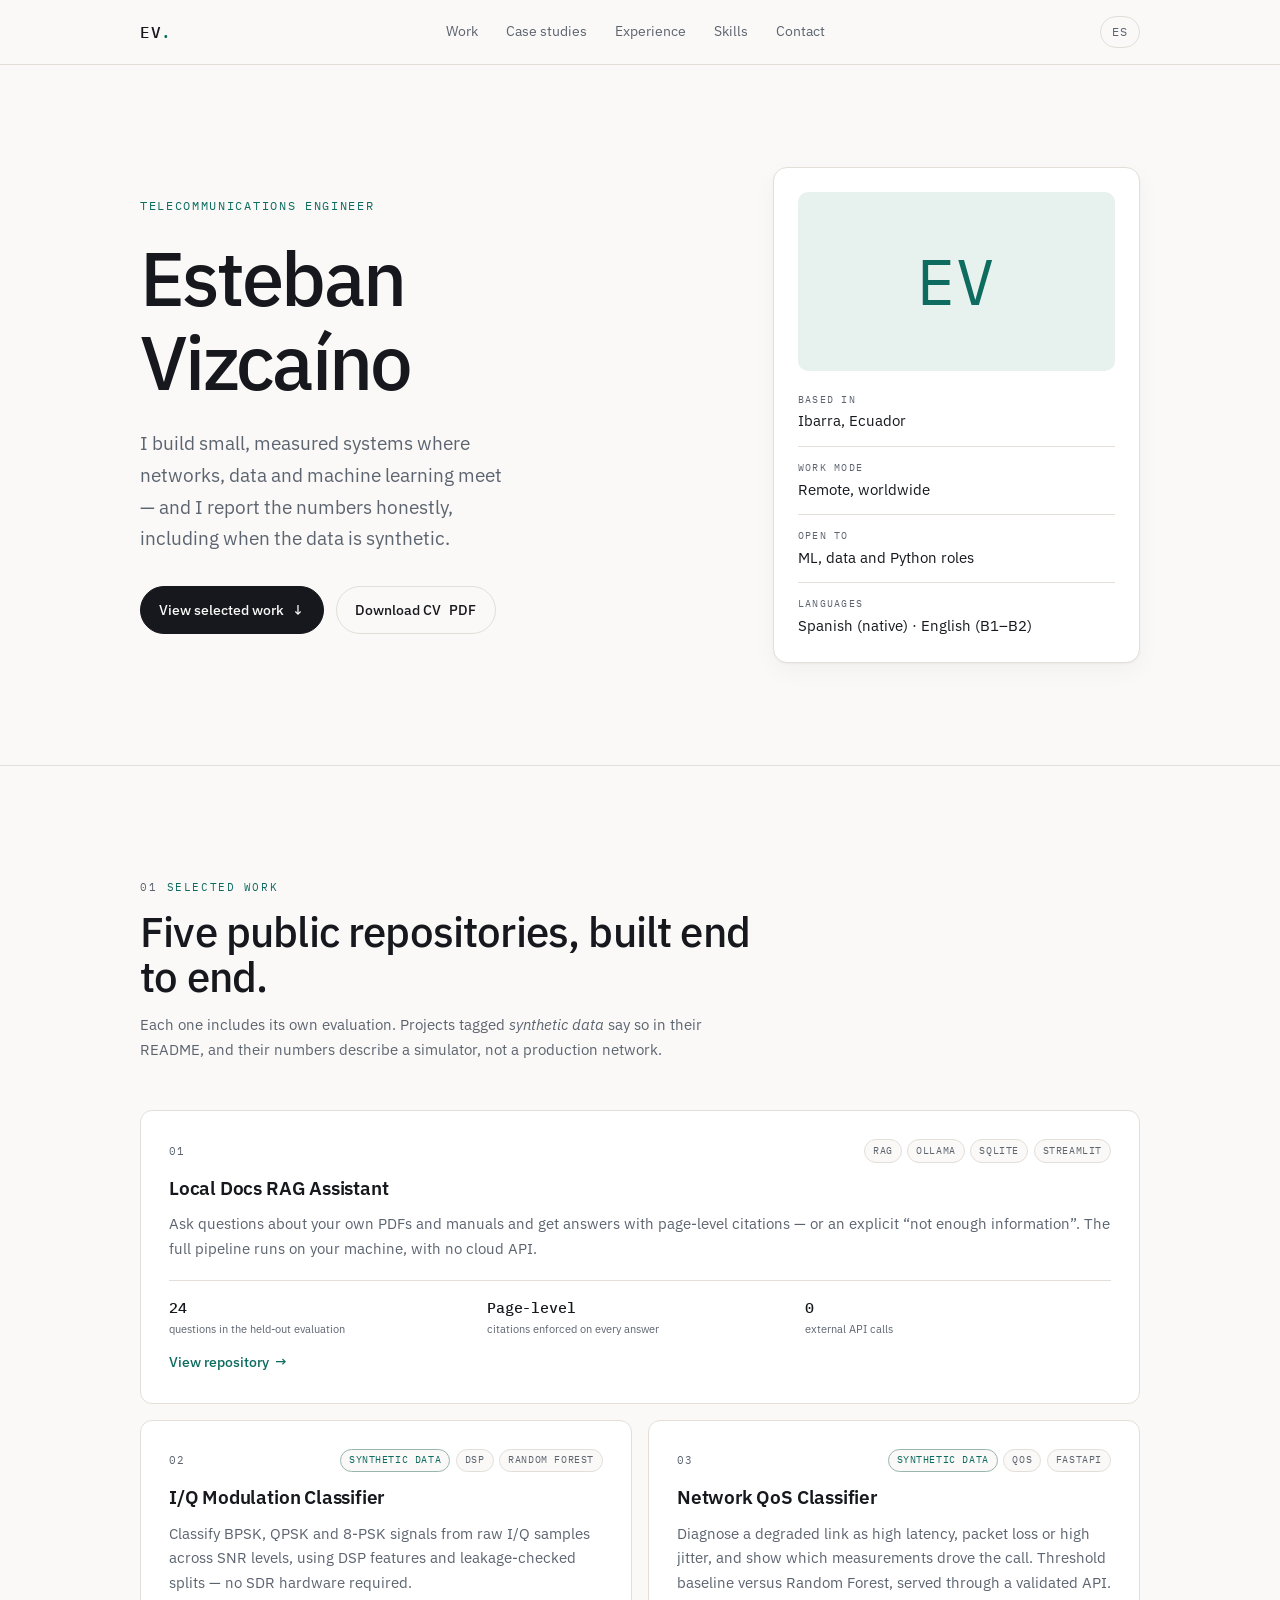
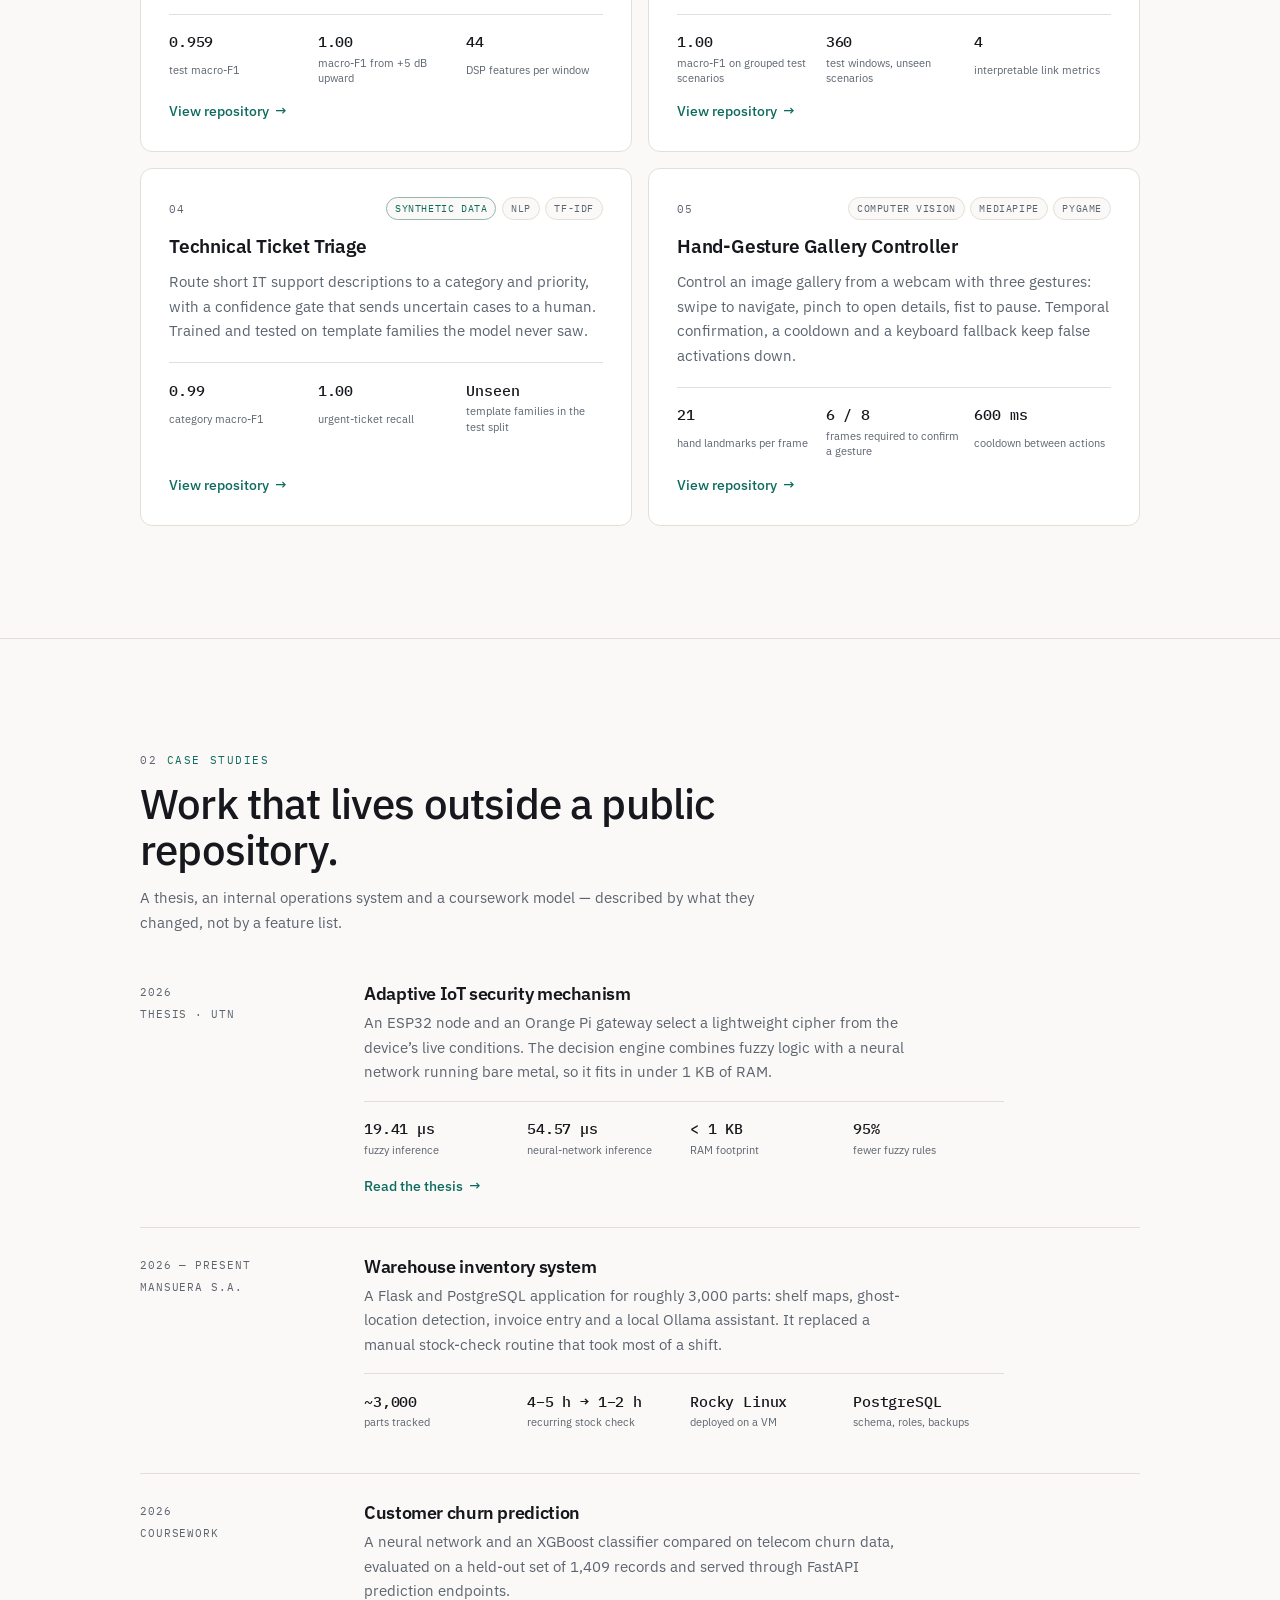
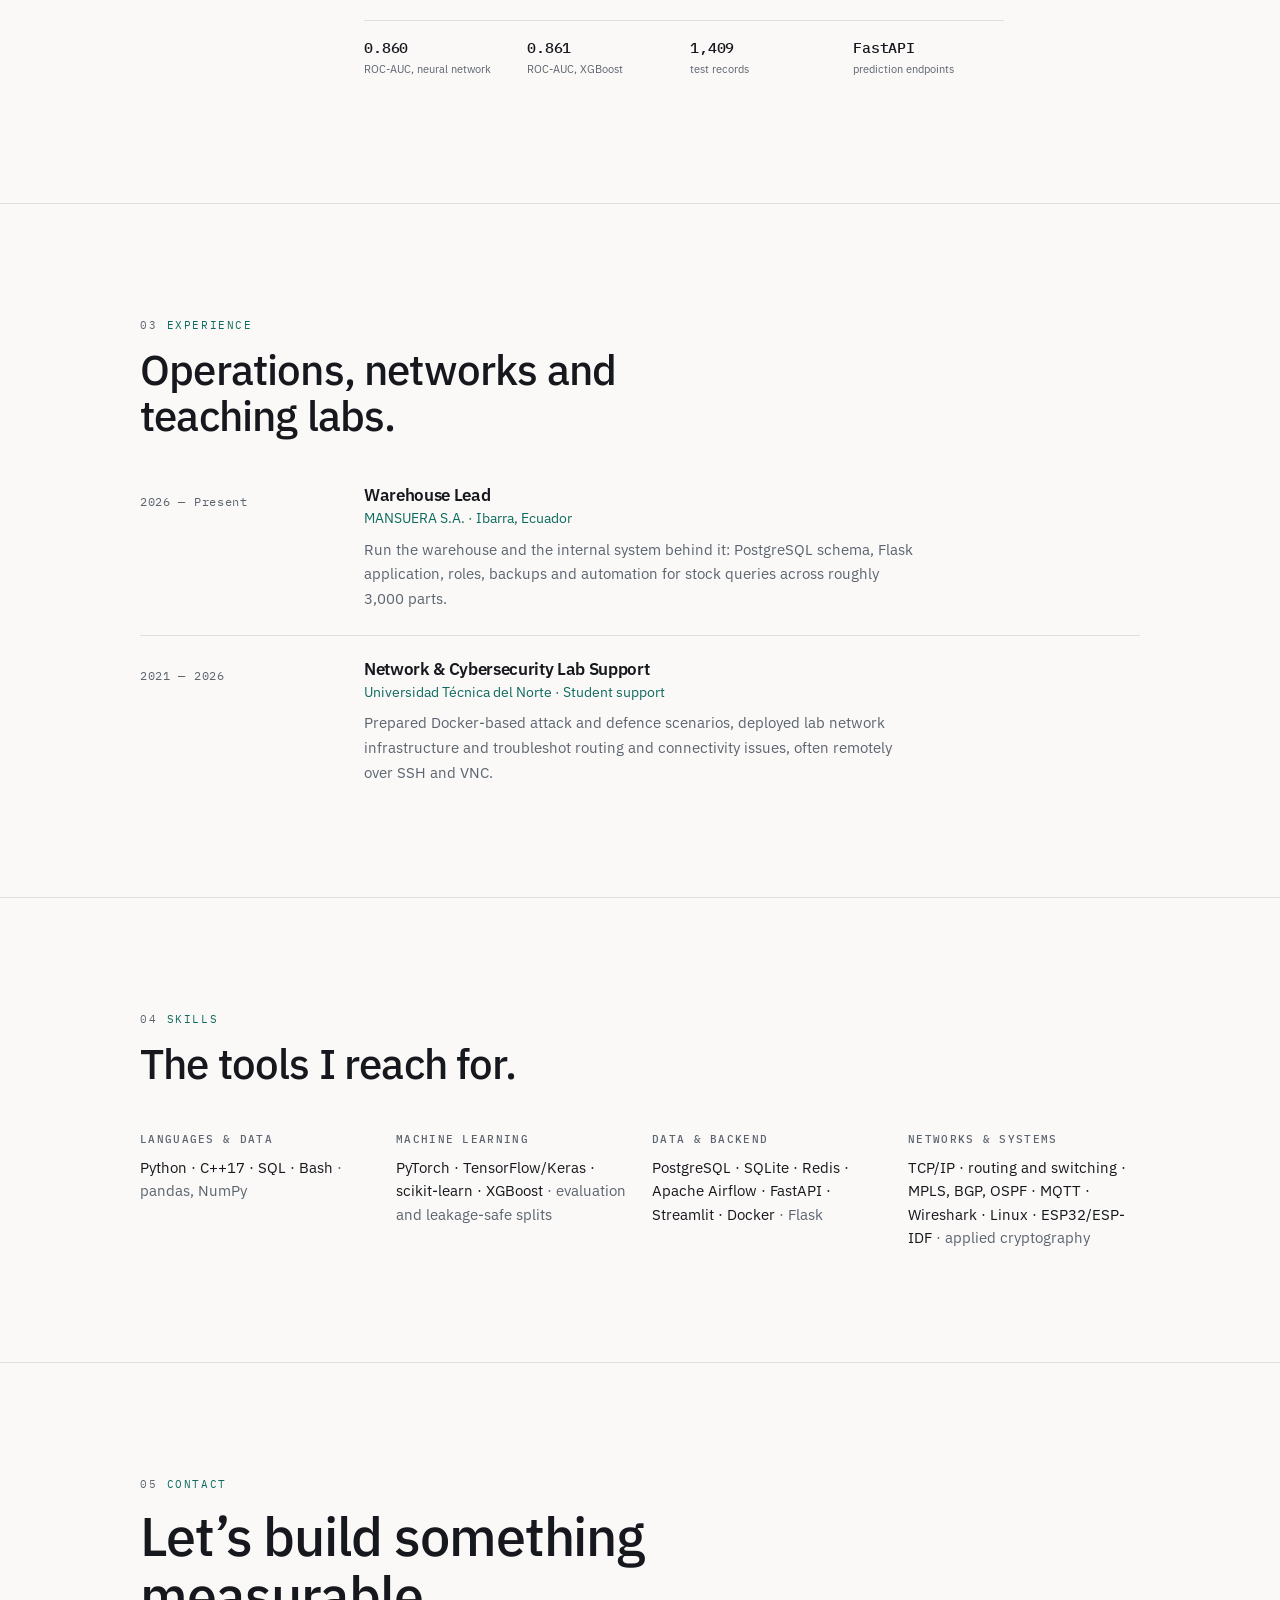
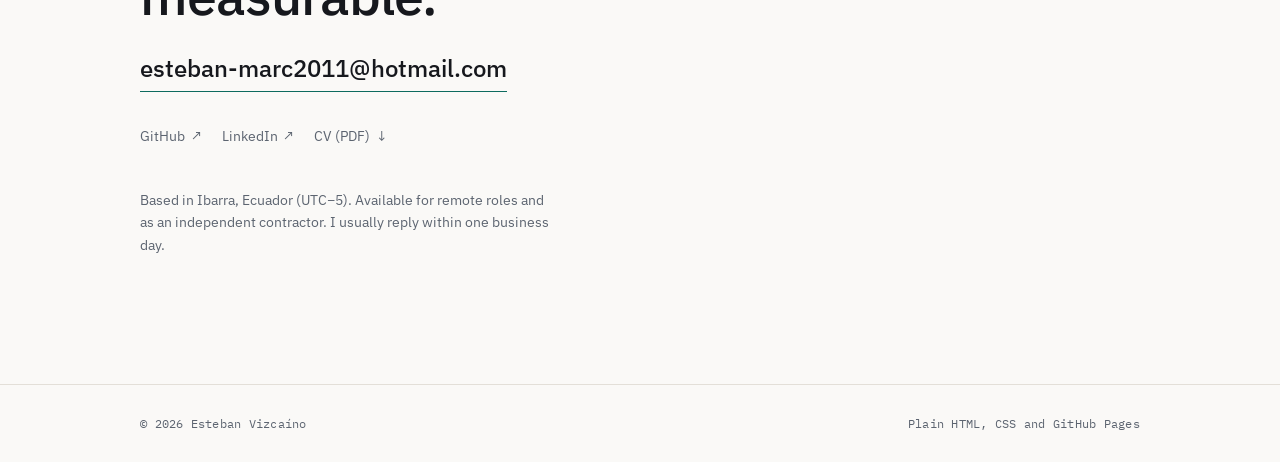
==== index.html @ 054b2156 "Portafolio bilingüe: HTML y CSS estáticos para GitHub Pages" ====
<!DOCTYPE html>
<html lang="en">
<head>
  <meta charset="utf-8">
  <meta name="viewport" content="width=device-width, initial-scale=1">
  <title>Esteban Vizcaíno — Telecommunications Engineer · Python, Data &amp; ML</title>
  <meta name="description" content="Telecommunications engineer building measured systems with Python, data and machine learning: local RAG, DSP classification, network QoS and IoT security.">
  <meta name="author" content="Esteban Vizcaíno">
  <link rel="canonical" href="https://estebanvizca.github.io/">
  <link rel="alternate" hreflang="en" href="https://estebanvizca.github.io/">
  <link rel="alternate" hreflang="es" href="https://estebanvizca.github.io/es/">
  <link rel="alternate" hreflang="x-default" href="https://estebanvizca.github.io/">

  <meta property="og:type" content="website">
  <meta property="og:title" content="Esteban Vizcaíno — Telecommunications Engineer">
  <meta property="og:description" content="Python, data and machine learning applied to networks and embedded systems.">
  <meta property="og:url" content="https://estebanvizca.github.io/">
  <meta property="og:locale" content="en_US">
  <meta property="og:locale:alternate" content="es_EC">
  <meta name="twitter:card" content="summary">

  <link rel="icon" href="data:image/svg+xml,<svg xmlns='http://www.w3.org/2000/svg' viewBox='0 0 100 100'><rect width='100' height='100' rx='18' fill='%230d6b5f'/><text x='50' y='68' font-family='monospace' font-size='42' fill='white' text-anchor='middle'>EV</text></svg>">

  <link rel="preconnect" href="https://fonts.googleapis.com">
  <link rel="preconnect" href="https://fonts.gstatic.com" crossorigin>
  <link href="https://fonts.googleapis.com/css2?family=IBM+Plex+Mono:wght@400;500&family=IBM+Plex+Sans:wght@400;500;600&display=swap" rel="stylesheet">
  <link rel="stylesheet" href="./assets/styles.css">

  <script type="application/ld+json">
  {
    "@context": "https://schema.org",
    "@type": "Person",
    "name": "Esteban Vizcaíno",
    "jobTitle": "Telecommunications Engineer",
    "email": "mailto:esteban-marc2011@hotmail.com",
    "url": "https://estebanvizca.github.io/",
    "address": { "@type": "PostalAddress", "addressLocality": "Ibarra", "addressCountry": "EC" },
    "sameAs": [
      "https://github.com/estebanvizca",
      "https://www.linkedin.com/in/esteban-vizca%C3%ADno-33558420b/"
    ]
  }
  </script>
</head>
<body>
  <a class="skip" href="#main">Skip to content</a>

  <header class="site-header">
    <div class="wrap header-inner">
      <a class="brand" href="./" aria-label="Esteban Vizcaíno, home">EV<span>.</span></a>
      <nav class="site-nav" id="site-nav" aria-label="Main">
        <a href="#work">Work</a>
        <a href="#cases">Case studies</a>
        <a href="#experience">Experience</a>
        <a href="#skills">Skills</a>
        <a href="#contact">Contact</a>
      </nav>
      <div class="header-actions">
        <a class="lang" href="./es/" hreflang="es" lang="es">ES</a>
        <button class="menu-toggle" type="button" aria-expanded="false" aria-controls="site-nav">Menu</button>
      </div>
    </div>
  </header>

  <main id="main">
    <section class="wrap hero">
      <div class="hero-copy">
        <p class="eyebrow">Telecommunications Engineer</p>
        <h1>Esteban<br>Vizcaíno</h1>
        <p class="lede">I build small, measured systems where networks, data and machine learning meet — and I report the numbers honestly, including when the data is synthetic.</p>
        <div class="cta-row">
          <a class="btn btn--primary" href="#work">View selected work <span aria-hidden="true">↓</span></a>
          <a class="btn" href="./assets/Esteban_Vizcaino_CV.pdf" download>Download CV <span aria-hidden="true">PDF</span></a>
        </div>
      </div>

      <aside class="hero-card" aria-label="Quick facts">
        <div class="monogram" aria-hidden="true">EV</div>
        <dl class="facts">
          <div>
            <dt>Based in</dt>
            <dd>Ibarra, Ecuador</dd>
          </div>
          <div>
            <dt>Work mode</dt>
            <dd>Remote, worldwide</dd>
          </div>
          <div>
            <dt>Open to</dt>
            <dd>ML, data and Python roles</dd>
          </div>
          <div>
            <dt>Languages</dt>
            <dd>Spanish (native) · English (B1–B2)</dd>
          </div>
        </dl>
      </aside>
    </section>

    <section class="section" id="work">
      <div class="wrap">
        <div class="section-head">
          <p class="section-label"><span>01</span>Selected work</p>
          <h2>Five public repositories, built end to end.</h2>
          <p class="section-note">Each one includes its own evaluation. Projects tagged <em>synthetic data</em> say so in their README, and their numbers describe a simulator, not a production network.</p>
        </div>

        <div class="projects">
          <article class="project">
            <div class="project-top">
              <span class="project-index">01</span>
              <ul class="tags">
                <li>RAG</li>
                <li>Ollama</li>
                <li>SQLite</li>
                <li>Streamlit</li>
              </ul>
            </div>
            <h3><a href="https://github.com/estebanvizca/local-docs-rag-assistant">Local Docs RAG Assistant</a></h3>
            <p>Ask questions about your own PDFs and manuals and get answers with page-level citations — or an explicit “not enough information”. The full pipeline runs on your machine, with no cloud API.</p>
            <ul class="metrics">
              <li><strong>24</strong><span>questions in the held-out evaluation</span></li>
              <li><strong>Page-level</strong><span>citations enforced on every answer</span></li>
              <li><strong>0</strong><span>external API calls</span></li>
            </ul>
            <a class="project-link" href="https://github.com/estebanvizca/local-docs-rag-assistant">View repository <span aria-hidden="true">→</span></a>
          </article>

          <article class="project">
            <div class="project-top">
              <span class="project-index">02</span>
              <ul class="tags">
                <li class="is-flag">Synthetic data</li>
                <li>DSP</li>
                <li>Random Forest</li>
              </ul>
            </div>
            <h3><a href="https://github.com/estebanvizca/synthetic-iq-modulation-classifier">I/Q Modulation Classifier</a></h3>
            <p>Classify BPSK, QPSK and 8-PSK signals from raw I/Q samples across SNR levels, using DSP features and leakage-checked splits — no SDR hardware required.</p>
            <ul class="metrics">
              <li><strong>0.959</strong><span>test macro-F1</span></li>
              <li><strong>1.00</strong><span>macro-F1 from +5 dB upward</span></li>
              <li><strong>44</strong><span>DSP features per window</span></li>
            </ul>
            <a class="project-link" href="https://github.com/estebanvizca/synthetic-iq-modulation-classifier">View repository <span aria-hidden="true">→</span></a>
          </article>

          <article class="project">
            <div class="project-top">
              <span class="project-index">03</span>
              <ul class="tags">
                <li class="is-flag">Synthetic data</li>
                <li>QoS</li>
                <li>FastAPI</li>
              </ul>
            </div>
            <h3><a href="https://github.com/estebanvizca/network-qos-classifier">Network QoS Classifier</a></h3>
            <p>Diagnose a degraded link as high latency, packet loss or high jitter, and show which measurements drove the call. Threshold baseline versus Random Forest, served through a validated API.</p>
            <ul class="metrics">
              <li><strong>1.00</strong><span>macro-F1 on grouped test scenarios</span></li>
              <li><strong>360</strong><span>test windows, unseen scenarios</span></li>
              <li><strong>4</strong><span>interpretable link metrics</span></li>
            </ul>
            <a class="project-link" href="https://github.com/estebanvizca/network-qos-classifier">View repository <span aria-hidden="true">→</span></a>
          </article>

          <article class="project">
            <div class="project-top">
              <span class="project-index">04</span>
              <ul class="tags">
                <li class="is-flag">Synthetic data</li>
                <li>NLP</li>
                <li>TF-IDF</li>
              </ul>
            </div>
            <h3><a href="https://github.com/estebanvizca/technical-ticket-triage">Technical Ticket Triage</a></h3>
            <p>Route short IT support descriptions to a category and priority, with a confidence gate that sends uncertain cases to a human. Trained and tested on template families the model never saw.</p>
            <ul class="metrics">
              <li><strong>0.99</strong><span>category macro-F1</span></li>
              <li><strong>1.00</strong><span>urgent-ticket recall</span></li>
              <li><strong>Unseen</strong><span>template families in the test split</span></li>
            </ul>
            <a class="project-link" href="https://github.com/estebanvizca/technical-ticket-triage">View repository <span aria-hidden="true">→</span></a>
          </article>

          <article class="project">
            <div class="project-top">
              <span class="project-index">05</span>
              <ul class="tags">
                <li>Computer vision</li>
                <li>MediaPipe</li>
                <li>Pygame</li>
              </ul>
            </div>
            <h3><a href="https://github.com/estebanvizca/hand-gesture-gallery-controller">Hand-Gesture Gallery Controller</a></h3>
            <p>Control an image gallery from a webcam with three gestures: swipe to navigate, pinch to open details, fist to pause. Temporal confirmation, a cooldown and a keyboard fallback keep false activations down.</p>
            <ul class="metrics">
              <li><strong>21</strong><span>hand landmarks per frame</span></li>
              <li><strong>6 / 8</strong><span>frames required to confirm a gesture</span></li>
              <li><strong>600 ms</strong><span>cooldown between actions</span></li>
            </ul>
            <a class="project-link" href="https://github.com/estebanvizca/hand-gesture-gallery-controller">View repository <span aria-hidden="true">→</span></a>
          </article>
        </div>
      </div>
    </section>

    <section class="section" id="cases">
      <div class="wrap">
        <div class="section-head">
          <p class="section-label"><span>02</span>Case studies</p>
          <h2>Work that lives outside a public repository.</h2>
          <p class="section-note">A thesis, an internal operations system and a coursework model — described by what they changed, not by a feature list.</p>
        </div>

        <div class="cases">
          <article class="case">
            <div class="case-meta">
              <span>2026</span>
              <span>Thesis · UTN</span>
            </div>
            <div class="case-body">
              <h3>Adaptive IoT security mechanism</h3>
              <p>An ESP32 node and an Orange Pi gateway select a lightweight cipher from the device’s live conditions. The decision engine combines fuzzy logic with a neural network running bare metal, so it fits in under 1 KB of RAM.</p>
              <ul class="metrics">
                <li><strong>19.41 µs</strong><span>fuzzy inference</span></li>
                <li><strong>54.57 µs</strong><span>neural-network inference</span></li>
                <li><strong>&lt; 1 KB</strong><span>RAM footprint</span></li>
                <li><strong>95%</strong><span>fewer fuzzy rules</span></li>
              </ul>
              <a class="text-link" href="https://repositorio.utn.edu.ec/handle/123456789/20155">Read the thesis <span aria-hidden="true">→</span></a>
            </div>
          </article>

          <article class="case">
            <div class="case-meta">
              <span>2026 — Present</span>
              <span>MANSUERA S.A.</span>
            </div>
            <div class="case-body">
              <h3>Warehouse inventory system</h3>
              <p>A Flask and PostgreSQL application for roughly 3,000 parts: shelf maps, ghost-location detection, invoice entry and a local Ollama assistant. It replaced a manual stock-check routine that took most of a shift.</p>
              <ul class="metrics">
                <li><strong>~3,000</strong><span>parts tracked</span></li>
                <li><strong>4–5 h → 1–2 h</strong><span>recurring stock check</span></li>
                <li><strong>Rocky Linux</strong><span>deployed on a VM</span></li>
                <li><strong>PostgreSQL</strong><span>schema, roles, backups</span></li>
              </ul>
            </div>
          </article>

          <article class="case">
            <div class="case-meta">
              <span>2026</span>
              <span>Coursework</span>
            </div>
            <div class="case-body">
              <h3>Customer churn prediction</h3>
              <p>A neural network and an XGBoost classifier compared on telecom churn data, evaluated on a held-out set of 1,409 records and served through FastAPI prediction endpoints.</p>
              <ul class="metrics">
                <li><strong>0.860</strong><span>ROC-AUC, neural network</span></li>
                <li><strong>0.861</strong><span>ROC-AUC, XGBoost</span></li>
                <li><strong>1,409</strong><span>test records</span></li>
                <li><strong>FastAPI</strong><span>prediction endpoints</span></li>
              </ul>
            </div>
          </article>
        </div>
      </div>
    </section>

    <section class="section" id="experience">
      <div class="wrap">
        <div class="section-head">
          <p class="section-label"><span>03</span>Experience</p>
          <h2>Operations, networks and teaching labs.</h2>
        </div>

        <ol class="timeline">
          <li>
            <div class="when">2026 — Present</div>
            <div>
              <h3>Warehouse Lead</h3>
              <p class="org">MANSUERA S.A. · Ibarra, Ecuador</p>
              <p>Run the warehouse and the internal system behind it: PostgreSQL schema, Flask application, roles, backups and automation for stock queries across roughly 3,000 parts.</p>
            </div>
          </li>
          <li>
            <div class="when">2021 — 2026</div>
            <div>
              <h3>Network &amp; Cybersecurity Lab Support</h3>
              <p class="org">Universidad Técnica del Norte · Student support</p>
              <p>Prepared Docker-based attack and defence scenarios, deployed lab network infrastructure and troubleshot routing and connectivity issues, often remotely over SSH and VNC.</p>
            </div>
          </li>
        </ol>
      </div>
    </section>

    <section class="section" id="skills">
      <div class="wrap">
        <div class="section-head">
          <p class="section-label"><span>04</span>Skills</p>
          <h2>The tools I reach for.</h2>
        </div>

        <div class="skills">
          <div class="skill-group">
            <h3>Languages &amp; data</h3>
            <p>Python · C++17 · SQL · Bash <span>· pandas, NumPy</span></p>
          </div>
          <div class="skill-group">
            <h3>Machine learning</h3>
            <p>PyTorch · TensorFlow/Keras · scikit-learn · XGBoost <span>· evaluation and leakage-safe splits</span></p>
          </div>
          <div class="skill-group">
            <h3>Data &amp; backend</h3>
            <p>PostgreSQL · SQLite · Redis · Apache Airflow · FastAPI · Streamlit · Docker <span>· Flask</span></p>
          </div>
          <div class="skill-group">
            <h3>Networks &amp; systems</h3>
            <p>TCP/IP · routing and switching · MPLS, BGP, OSPF · MQTT · Wireshark · Linux · ESP32/ESP-IDF <span>· applied cryptography</span></p>
          </div>
        </div>
      </div>
    </section>

    <section class="contact" id="contact">
      <div class="wrap">
        <p class="section-label"><span>05</span>Contact</p>
        <h2>Let’s build something measurable.</h2>
        <a class="email" href="mailto:esteban-marc2011@hotmail.com">esteban-marc2011@hotmail.com</a>
        <div class="contact-links">
          <a href="https://github.com/estebanvizca">GitHub <span aria-hidden="true">↗</span></a>
          <a href="https://www.linkedin.com/in/esteban-vizca%C3%ADno-33558420b/">LinkedIn <span aria-hidden="true">↗</span></a>
          <a href="./assets/Esteban_Vizcaino_CV.pdf" download>CV (PDF) <span aria-hidden="true">↓</span></a>
        </div>
        <p class="contact-note">Based in Ibarra, Ecuador (UTC−5). Available for remote roles and as an independent contractor. I usually reply within one business day.</p>
      </div>
    </section>
  </main>

  <footer class="site-footer">
    <div class="wrap footer-inner">
      <span>© <span id="year">2026</span> Esteban Vizcaíno</span>
      <span>Plain HTML, CSS and GitHub Pages</span>
    </div>
  </footer>

  <script src="./assets/script.js" defer></script>
</body>
</html>
---- assets/styles.css ----
/* ==========================================================================
   Esteban Vizcaíno — portfolio
   Plain CSS, no build step. Light and dark via prefers-color-scheme.
   ========================================================================== */

:root {
  --bg: #faf9f7;
  --surface: #ffffff;
  --ink: #16181d;
  --muted: #5c6470;
  --line: #e3dfd8;
  --accent: #0d6b5f;
  --accent-soft: #e7f1ee;
  --shadow: 0 1px 2px rgba(22, 24, 29, 0.04), 0 8px 24px rgba(22, 24, 29, 0.04);

  --font-sans: "IBM Plex Sans", -apple-system, BlinkMacSystemFont, "Segoe UI",
    Roboto, Helvetica, Arial, sans-serif;
  --font-mono: "IBM Plex Mono", ui-monospace, SFMono-Regular, Menlo, Consolas,
    monospace;

  --wrap: 1080px;
  --gutter: clamp(1.25rem, 4vw, 2.5rem);
  --section-space: clamp(4rem, 9vw, 7rem);
}

@media (prefers-color-scheme: dark) {
  :root {
    --bg: #101214;
    --surface: #171a1d;
    --ink: #edefee;
    --muted: #9aa3a8;
    --line: #2a2f33;
    --accent: #63d2bf;
    --accent-soft: #16302c;
    --shadow: 0 1px 2px rgba(0, 0, 0, 0.3), 0 12px 32px rgba(0, 0, 0, 0.25);
  }
}

*,
*::before,
*::after {
  box-sizing: border-box;
}

html {
  scroll-behavior: smooth;
  scroll-padding-top: 5.5rem;
  -webkit-text-size-adjust: 100%;
}

@media (prefers-reduced-motion: reduce) {
  html {
    scroll-behavior: auto;
  }
  *,
  *::before,
  *::after {
    animation-duration: 0.01ms !important;
    transition-duration: 0.01ms !important;
  }
}

body {
  margin: 0;
  background: var(--bg);
  color: var(--ink);
  font-family: var(--font-sans);
  font-size: 1rem;
  line-height: 1.65;
  -webkit-font-smoothing: antialiased;
  text-rendering: optimizeLegibility;
}

img {
  max-width: 100%;
  display: block;
}

a {
  color: inherit;
  text-decoration: none;
}

p {
  margin: 0 0 1rem;
}

h1,
h2,
h3 {
  margin: 0;
  line-height: 1.1;
  letter-spacing: -0.02em;
  font-weight: 600;
}

::selection {
  background: var(--accent);
  color: var(--bg);
}

:focus-visible {
  outline: 2px solid var(--accent);
  outline-offset: 3px;
  border-radius: 2px;
}

.wrap {
  width: 100%;
  max-width: var(--wrap);
  margin-inline: auto;
  padding-inline: var(--gutter);
}

.skip {
  position: absolute;
  left: -9999px;
  top: 0;
  background: var(--ink);
  color: var(--bg);
  padding: 0.75rem 1rem;
  z-index: 100;
}

.skip:focus {
  left: 1rem;
  top: 1rem;
}

/* ---------- Header ------------------------------------------------------ */

.site-header {
  position: sticky;
  top: 0;
  z-index: 50;
  background: color-mix(in srgb, var(--bg) 88%, transparent);
  backdrop-filter: blur(10px);
  border-bottom: 1px solid var(--line);
}

.header-inner {
  display: flex;
  align-items: center;
  justify-content: space-between;
  gap: 1.5rem;
  min-height: 4rem;
}

.brand {
  font-family: var(--font-mono);
  font-size: 1rem;
  font-weight: 500;
  letter-spacing: 0.04em;
}

.brand span {
  color: var(--accent);
}

.site-nav {
  display: flex;
  align-items: center;
  gap: clamp(1rem, 2.5vw, 1.75rem);
  font-size: 0.875rem;
  color: var(--muted);
}

.site-nav a {
  padding-block: 0.25rem;
  border-bottom: 1px solid transparent;
  transition: color 160ms ease, border-color 160ms ease;
}

.site-nav a:hover {
  color: var(--ink);
  border-bottom-color: var(--accent);
}

.header-actions {
  display: flex;
  align-items: center;
  gap: 0.75rem;
}

.lang {
  font-family: var(--font-mono);
  font-size: 0.75rem;
  letter-spacing: 0.08em;
  text-transform: uppercase;
  border: 1px solid var(--line);
  border-radius: 999px;
  padding: 0.3rem 0.7rem;
  color: var(--muted);
  transition: border-color 160ms ease, color 160ms ease;
}

.lang:hover {
  border-color: var(--accent);
  color: var(--ink);
}

.menu-toggle {
  display: none;
  font-family: var(--font-mono);
  font-size: 0.75rem;
  letter-spacing: 0.08em;
  text-transform: uppercase;
  background: none;
  border: 1px solid var(--line);
  color: var(--ink);
  border-radius: 999px;
  padding: 0.3rem 0.7rem;
  cursor: pointer;
}

/* ---------- Hero -------------------------------------------------------- */

.hero {
  display: grid;
  grid-template-columns: minmax(0, 1.55fr) minmax(0, 1fr);
  gap: clamp(2rem, 5vw, 4rem);
  align-items: center;
  padding-block: clamp(3.5rem, 8vw, 6.5rem);
}

.eyebrow {
  font-family: var(--font-mono);
  font-size: 0.75rem;
  letter-spacing: 0.14em;
  text-transform: uppercase;
  color: var(--accent);
  margin-bottom: 1.25rem;
}

.hero h1 {
  font-size: clamp(2.75rem, 7vw, 4.75rem);
  letter-spacing: -0.035em;
  font-weight: 500;
}

.lede {
  max-width: 34ch;
  margin-top: 1.5rem;
  font-size: clamp(1.05rem, 1.6vw, 1.2rem);
  color: var(--muted);
}

.cta-row {
  display: flex;
  flex-wrap: wrap;
  gap: 0.75rem;
  margin-top: 2rem;
}

.btn {
  display: inline-flex;
  align-items: center;
  gap: 0.5rem;
  padding: 0.7rem 1.15rem;
  border-radius: 999px;
  border: 1px solid var(--line);
  font-size: 0.9rem;
  font-weight: 500;
  transition: background-color 160ms ease, border-color 160ms ease,
    color 160ms ease, transform 160ms ease;
}

.btn:hover {
  transform: translateY(-1px);
  border-color: var(--accent);
}

.btn--primary {
  background: var(--ink);
  border-color: var(--ink);
  color: var(--bg);
}

.btn--primary:hover {
  background: var(--accent);
  border-color: var(--accent);
  color: #fff;
}

.hero-card {
  background: var(--surface);
  border: 1px solid var(--line);
  border-radius: 14px;
  padding: 1.5rem;
  box-shadow: var(--shadow);
}

.monogram {
  display: grid;
  place-items: center;
  width: 100%;
  aspect-ratio: 16 / 9;
  border-radius: 10px;
  background: var(--accent-soft);
  color: var(--accent);
  font-family: var(--font-mono);
  font-size: clamp(2.5rem, 6vw, 4rem);
  letter-spacing: 0.02em;
  margin-bottom: 1.25rem;
}

.facts {
  margin: 0;
  display: grid;
  gap: 0.75rem;
}

.facts div {
  display: grid;
  gap: 0.1rem;
  padding-top: 0.75rem;
  border-top: 1px solid var(--line);
}

.facts div:first-child {
  padding-top: 0;
  border-top: 0;
}

.facts dt {
  font-family: var(--font-mono);
  font-size: 0.65rem;
  letter-spacing: 0.12em;
  text-transform: uppercase;
  color: var(--muted);
}

.facts dd {
  margin: 0;
  font-size: 0.92rem;
}

/* ---------- Sections ---------------------------------------------------- */

.section {
  padding-block: var(--section-space);
  border-top: 1px solid var(--line);
}

.section-head {
  display: grid;
  gap: 0.75rem;
  max-width: 62ch;
  margin-bottom: clamp(2rem, 4vw, 3rem);
}

.section-label {
  font-family: var(--font-mono);
  font-size: 0.7rem;
  letter-spacing: 0.14em;
  text-transform: uppercase;
  color: var(--accent);
  margin: 0;
}

.section-label span {
  color: var(--muted);
  margin-right: 0.6rem;
}

.section h2 {
  font-size: clamp(1.75rem, 3.6vw, 2.6rem);
  font-weight: 500;
}

.section-note {
  color: var(--muted);
  font-size: 0.95rem;
  margin: 0;
}

/* ---------- Projects ---------------------------------------------------- */

.projects {
  display: grid;
  grid-template-columns: repeat(2, minmax(0, 1fr));
  gap: 1rem;
}

.project {
  display: flex;
  flex-direction: column;
  gap: 0.9rem;
  background: var(--surface);
  border: 1px solid var(--line);
  border-radius: 12px;
  padding: clamp(1.25rem, 2.5vw, 1.75rem);
  transition: border-color 180ms ease, transform 180ms ease,
    box-shadow 180ms ease;
}

.project:hover {
  border-color: var(--accent);
  transform: translateY(-2px);
  box-shadow: var(--shadow);
}

.project:first-child {
  grid-column: 1 / -1;
}

.project-top {
  display: flex;
  align-items: center;
  justify-content: space-between;
  gap: 1rem;
}

.project-index {
  font-family: var(--font-mono);
  font-size: 0.7rem;
  color: var(--muted);
  letter-spacing: 0.1em;
}

.tags {
  display: flex;
  flex-wrap: wrap;
  gap: 0.35rem;
  list-style: none;
  margin: 0;
  padding: 0;
}

.tags li {
  font-family: var(--font-mono);
  font-size: 0.62rem;
  letter-spacing: 0.06em;
  text-transform: uppercase;
  color: var(--muted);
  background: var(--bg);
  border: 1px solid var(--line);
  border-radius: 999px;
  padding: 0.15rem 0.5rem;
}

.tags li.is-flag {
  color: var(--accent);
  border-color: color-mix(in srgb, var(--accent) 35%, var(--line));
}

.project h3 {
  font-size: 1.2rem;
  font-weight: 600;
  letter-spacing: -0.01em;
}

.project h3 a:hover {
  color: var(--accent);
}

.project p {
  margin: 0;
  font-size: 0.93rem;
  color: var(--muted);
}

.metrics {
  display: grid;
  grid-template-columns: repeat(3, minmax(0, 1fr));
  gap: 0.75rem;
  list-style: none;
  margin: 0.25rem 0 0;
  padding: 0.9rem 0 0;
  border-top: 1px solid var(--line);
}

.metrics li {
  display: grid;
  gap: 0.1rem;
}

.metrics strong {
  font-family: var(--font-mono);
  font-size: 0.95rem;
  font-weight: 500;
  color: var(--ink);
  letter-spacing: -0.01em;
}

.metrics span {
  font-size: 0.7rem;
  color: var(--muted);
  line-height: 1.35;
}

.project-link,
.text-link {
  margin-top: auto;
  font-size: 0.875rem;
  font-weight: 500;
  color: var(--accent);
  display: inline-flex;
  align-items: center;
  gap: 0.35rem;
}

.project-link span,
.text-link span {
  transition: transform 160ms ease;
}

.project-link:hover span,
.text-link:hover span {
  transform: translateX(3px);
}

/* ---------- Case studies ------------------------------------------------ */

.cases {
  display: grid;
  gap: 0;
}

.case {
  display: grid;
  grid-template-columns: 12rem minmax(0, 1fr);
  gap: 2rem;
  padding-block: 1.75rem;
  border-top: 1px solid var(--line);
}

.case:first-child {
  border-top: 0;
  padding-top: 0;
}

.case:last-child {
  padding-bottom: 0;
}

.case-meta {
  font-family: var(--font-mono);
  font-size: 0.7rem;
  letter-spacing: 0.08em;
  text-transform: uppercase;
  color: var(--muted);
  display: grid;
  gap: 0.25rem;
  align-content: start;
}

.case-body h3 {
  font-size: 1.15rem;
  margin-bottom: 0.5rem;
}

.case-body p {
  font-size: 0.93rem;
  color: var(--muted);
  max-width: 60ch;
}

.case-body .metrics {
  grid-template-columns: repeat(4, minmax(0, 1fr));
  max-width: 40rem;
  margin-bottom: 0.9rem;
}

.case-body .metrics li {
  border: 0;
}

/* ---------- Experience -------------------------------------------------- */

.timeline {
  list-style: none;
  margin: 0;
  padding: 0;
  display: grid;
  gap: 1.5rem;
}

.timeline li {
  display: grid;
  grid-template-columns: 12rem minmax(0, 1fr);
  gap: 2rem;
  padding-top: 1.5rem;
  border-top: 1px solid var(--line);
}

.timeline li:first-child {
  padding-top: 0;
  border-top: 0;
}

.when {
  font-family: var(--font-mono);
  font-size: 0.72rem;
  letter-spacing: 0.06em;
  color: var(--muted);
  padding-top: 0.35rem;
}

.timeline h3 {
  font-size: 1.05rem;
}

.org {
  font-size: 0.85rem;
  color: var(--accent);
  margin: 0.15rem 0 0.5rem;
}

.timeline p:last-child {
  font-size: 0.93rem;
  color: var(--muted);
  max-width: 62ch;
  margin-bottom: 0;
}

/* ---------- Skills ------------------------------------------------------ */

.skills {
  display: grid;
  grid-template-columns: repeat(4, minmax(0, 1fr));
  gap: 1.5rem;
}

.skill-group h3 {
  font-family: var(--font-mono);
  font-size: 0.68rem;
  letter-spacing: 0.12em;
  text-transform: uppercase;
  color: var(--muted);
  font-weight: 500;
  margin-bottom: 0.6rem;
}

.skill-group p {
  margin: 0;
  font-size: 0.92rem;
  line-height: 1.6;
}

.skill-group span {
  color: var(--muted);
}

/* ---------- Contact ----------------------------------------------------- */

.contact {
  padding-block: var(--section-space);
  border-top: 1px solid var(--line);
}

.contact h2 {
  font-size: clamp(2rem, 5vw, 3.4rem);
  font-weight: 500;
  max-width: 18ch;
  margin: 0.75rem 0 1.5rem;
}

.email {
  display: inline-block;
  font-size: clamp(1.05rem, 2.4vw, 1.5rem);
  font-weight: 500;
  border-bottom: 1px solid var(--accent);
  padding-bottom: 0.15rem;
  transition: color 160ms ease;
}

.email:hover {
  color: var(--accent);
}

.contact-links {
  display: flex;
  flex-wrap: wrap;
  gap: 1.25rem;
  margin-top: 2rem;
  font-size: 0.9rem;
  color: var(--muted);
}

.contact-links a {
  display: inline-flex;
  align-items: center;
  gap: 0.35rem;
  border-bottom: 1px solid transparent;
  transition: color 160ms ease, border-color 160ms ease;
}

.contact-links a:hover {
  color: var(--ink);
  border-bottom-color: var(--accent);
}

.contact-note {
  margin-top: 2.5rem;
  font-size: 0.85rem;
  color: var(--muted);
  max-width: 52ch;
}

/* ---------- Footer ------------------------------------------------------ */

.site-footer {
  border-top: 1px solid var(--line);
  padding-block: 1.75rem;
}

.footer-inner {
  display: flex;
  flex-wrap: wrap;
  justify-content: space-between;
  gap: 0.75rem;
  font-size: 0.78rem;
  color: var(--muted);
  font-family: var(--font-mono);
  letter-spacing: 0.02em;
}

/* ---------- Responsive -------------------------------------------------- */

@media (max-width: 900px) {
  .hero {
    grid-template-columns: 1fr;
  }

  .hero-card {
    display: none;
  }

  .lede {
    max-width: 46ch;
  }

  .skills {
    grid-template-columns: repeat(2, minmax(0, 1fr));
  }
}

@media (max-width: 720px) {
  .site-nav {
    display: none;
  }

  .site-nav.is-open {
    display: flex;
    flex-direction: column;
    align-items: flex-start;
    gap: 0.75rem;
    position: absolute;
    left: 0;
    right: 0;
    top: 100%;
    background: var(--bg);
    border-bottom: 1px solid var(--line);
    padding: 1rem var(--gutter) 1.25rem;
    font-size: 1rem;
  }

  .menu-toggle {
    display: inline-block;
  }

  .projects {
    grid-template-columns: 1fr;
  }

  .project:first-child {
    grid-column: auto;
  }

  .case,
  .timeline li {
    grid-template-columns: 1fr;
    gap: 0.75rem;
  }

  .case-body .metrics {
    grid-template-columns: repeat(2, minmax(0, 1fr));
  }

  .metrics {
    grid-template-columns: repeat(3, minmax(0, 1fr));
  }
}

@media (max-width: 480px) {
  .skills {
    grid-template-columns: 1fr;
  }

  .metrics {
    grid-template-columns: repeat(2, minmax(0, 1fr));
  }

  .metrics li:last-child:nth-child(odd) {
    grid-column: 1 / -1;
    padding-top: 0.5rem;
    border-top: 1px dashed var(--line);
  }

  .cta-row .btn {
    flex: 1 1 auto;
    justify-content: center;
  }
}

@media print {
  .site-header,
  .site-footer,
  .cta-row {
    display: none;
  }

  body {
    background: #fff;
    color: #000;
  }

  .section,
  .contact {
    padding-block: 1.5rem;
    break-inside: avoid;
  }
}
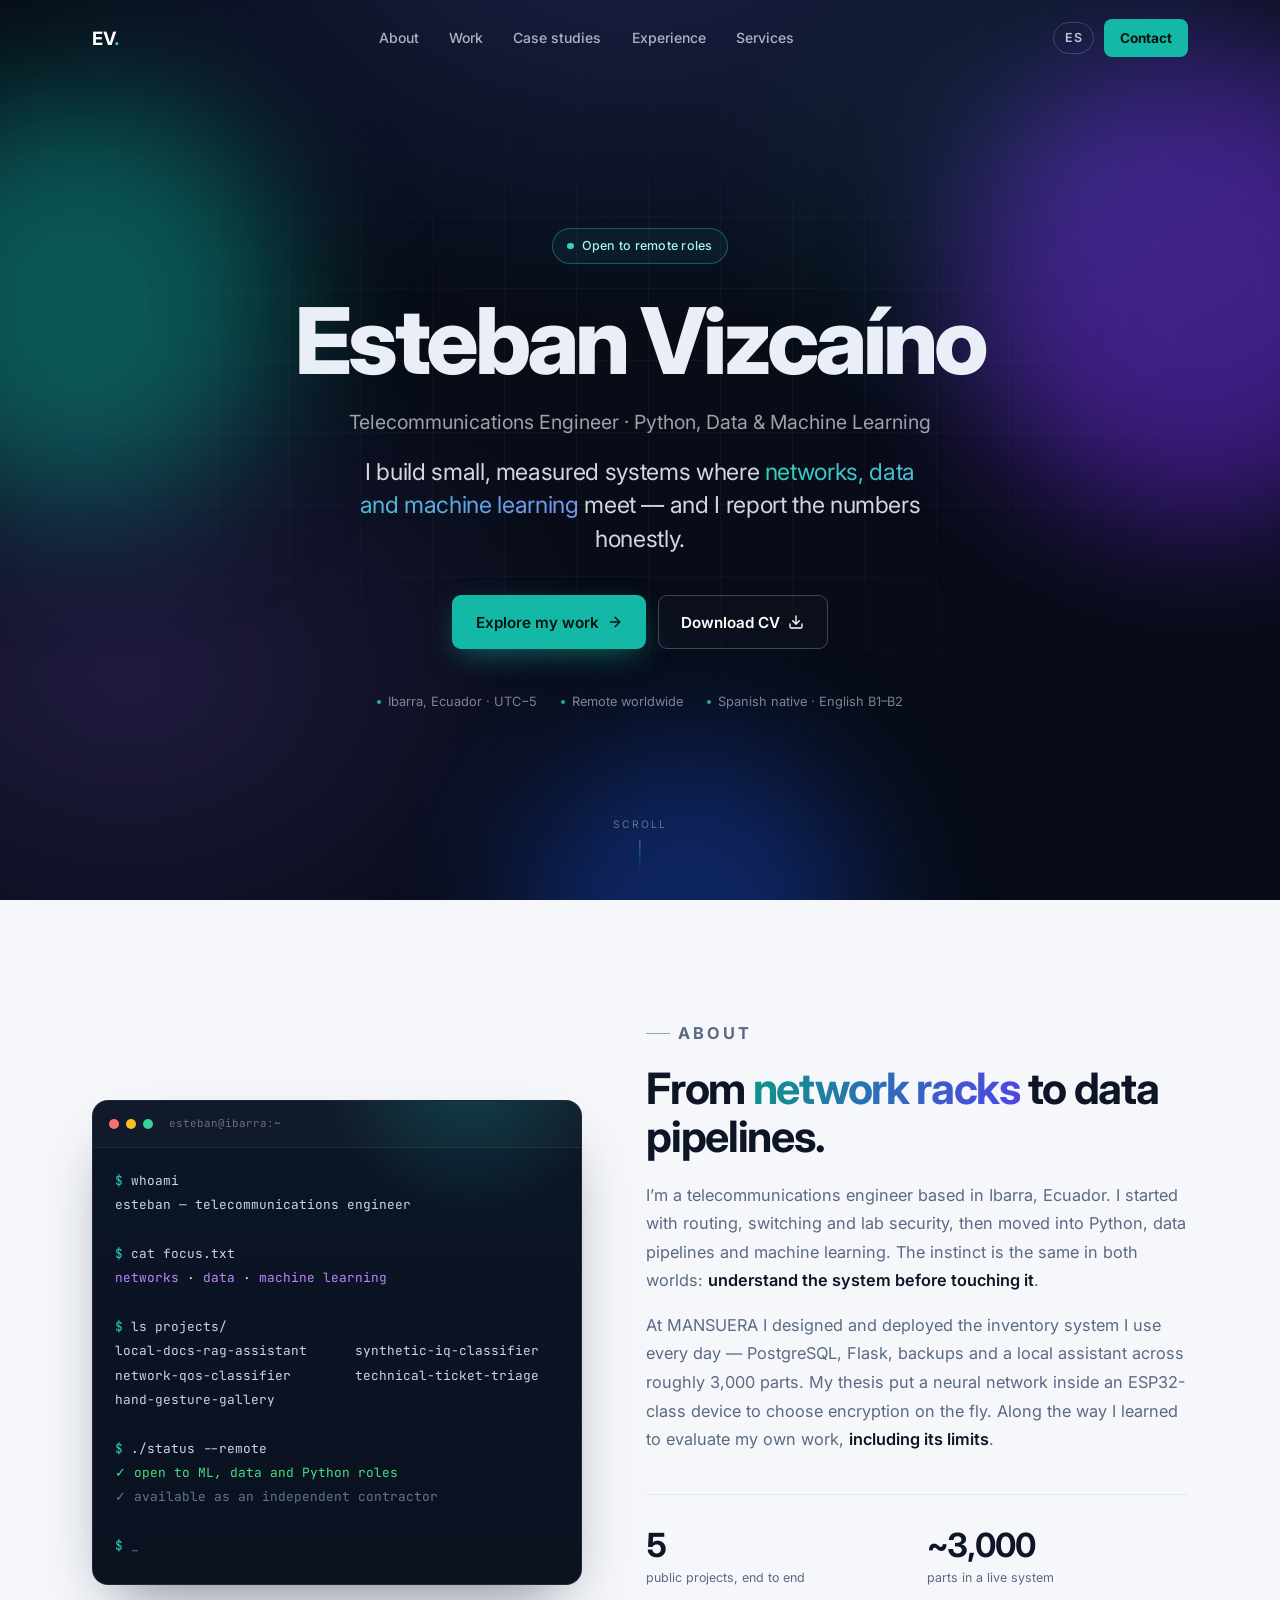
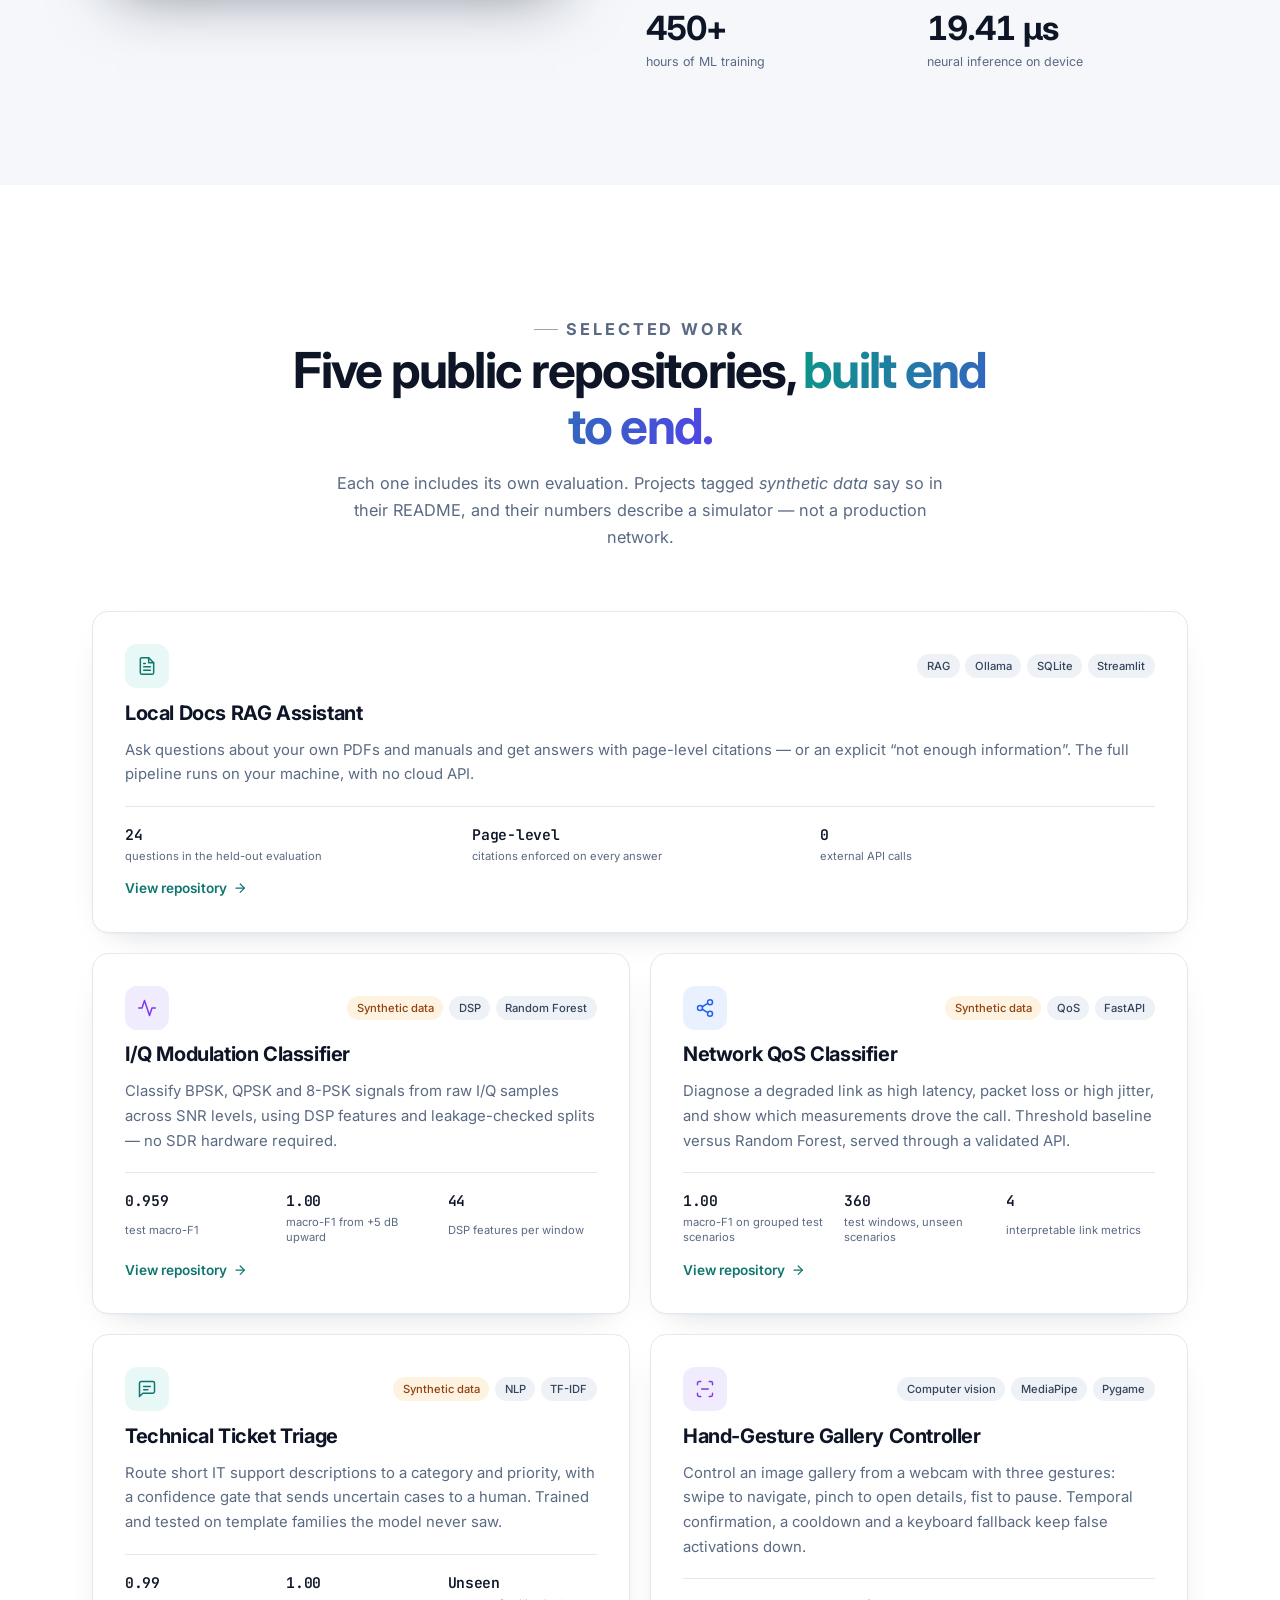
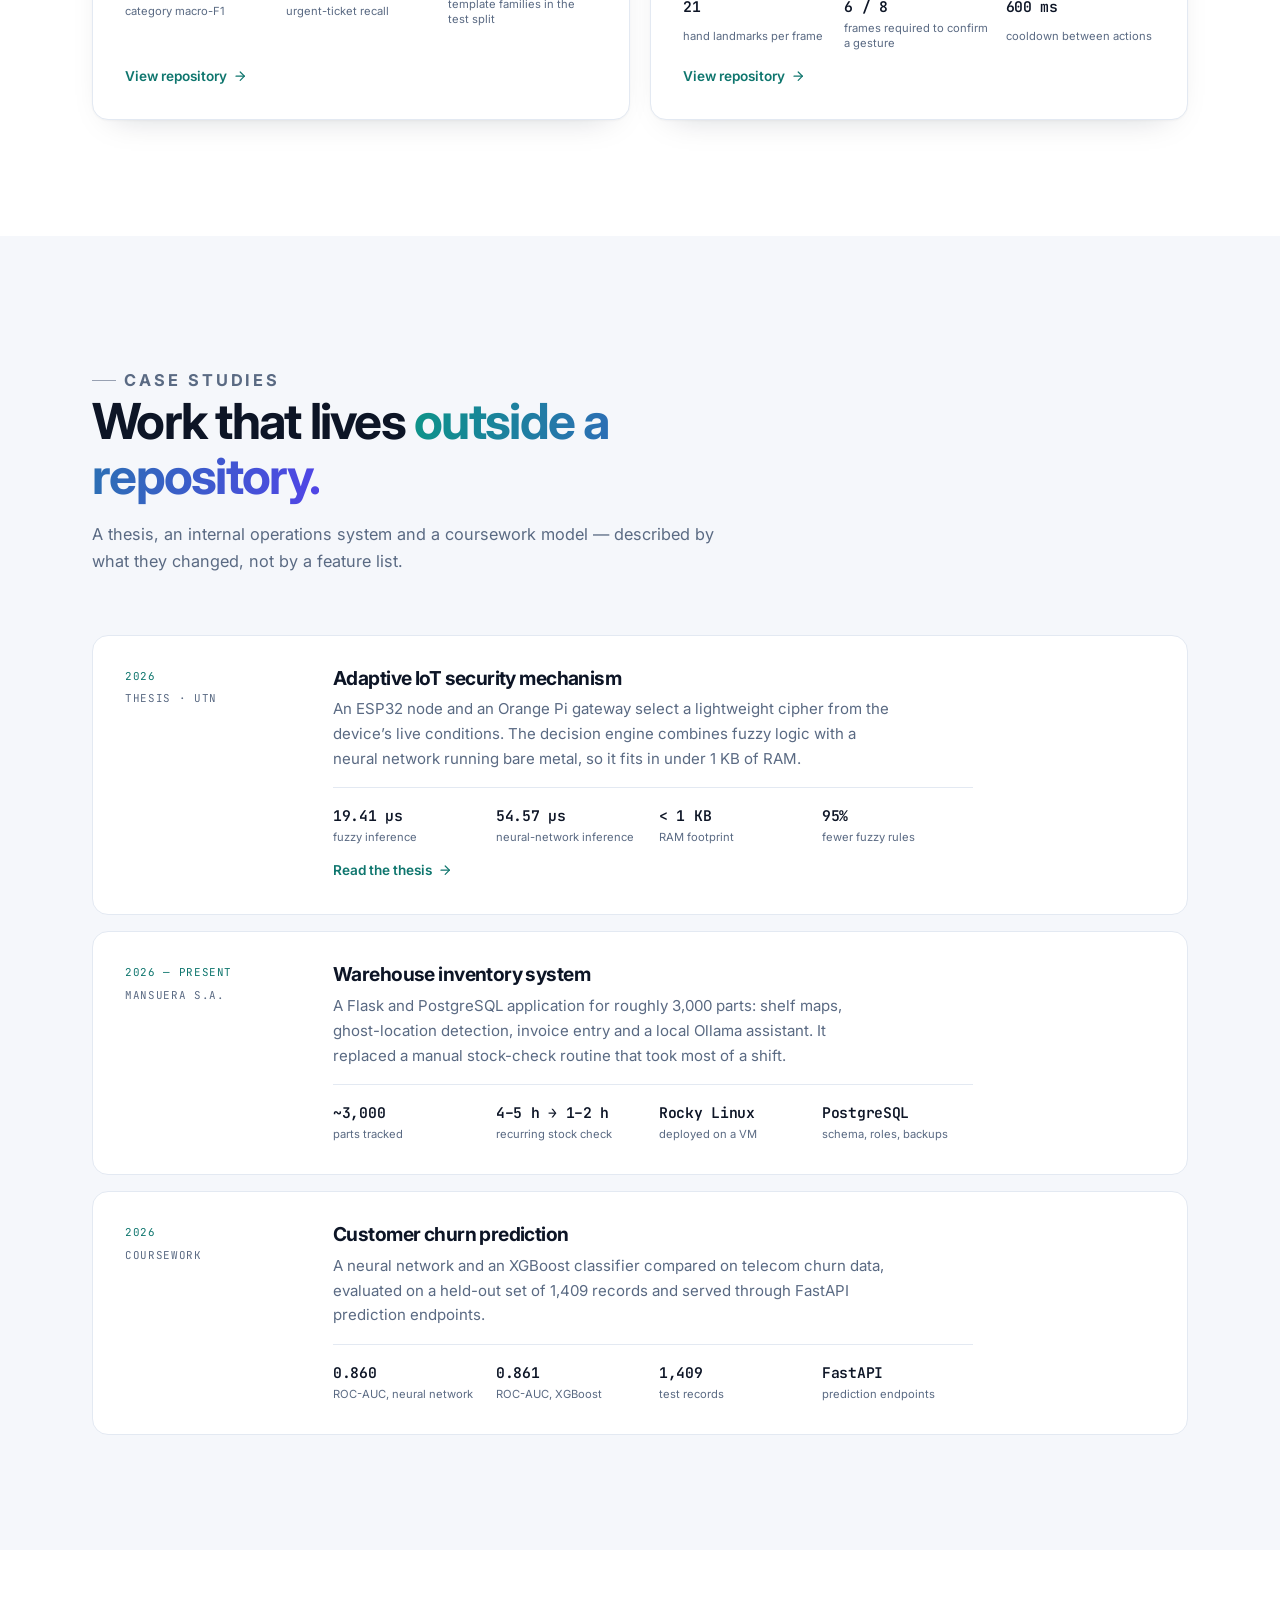
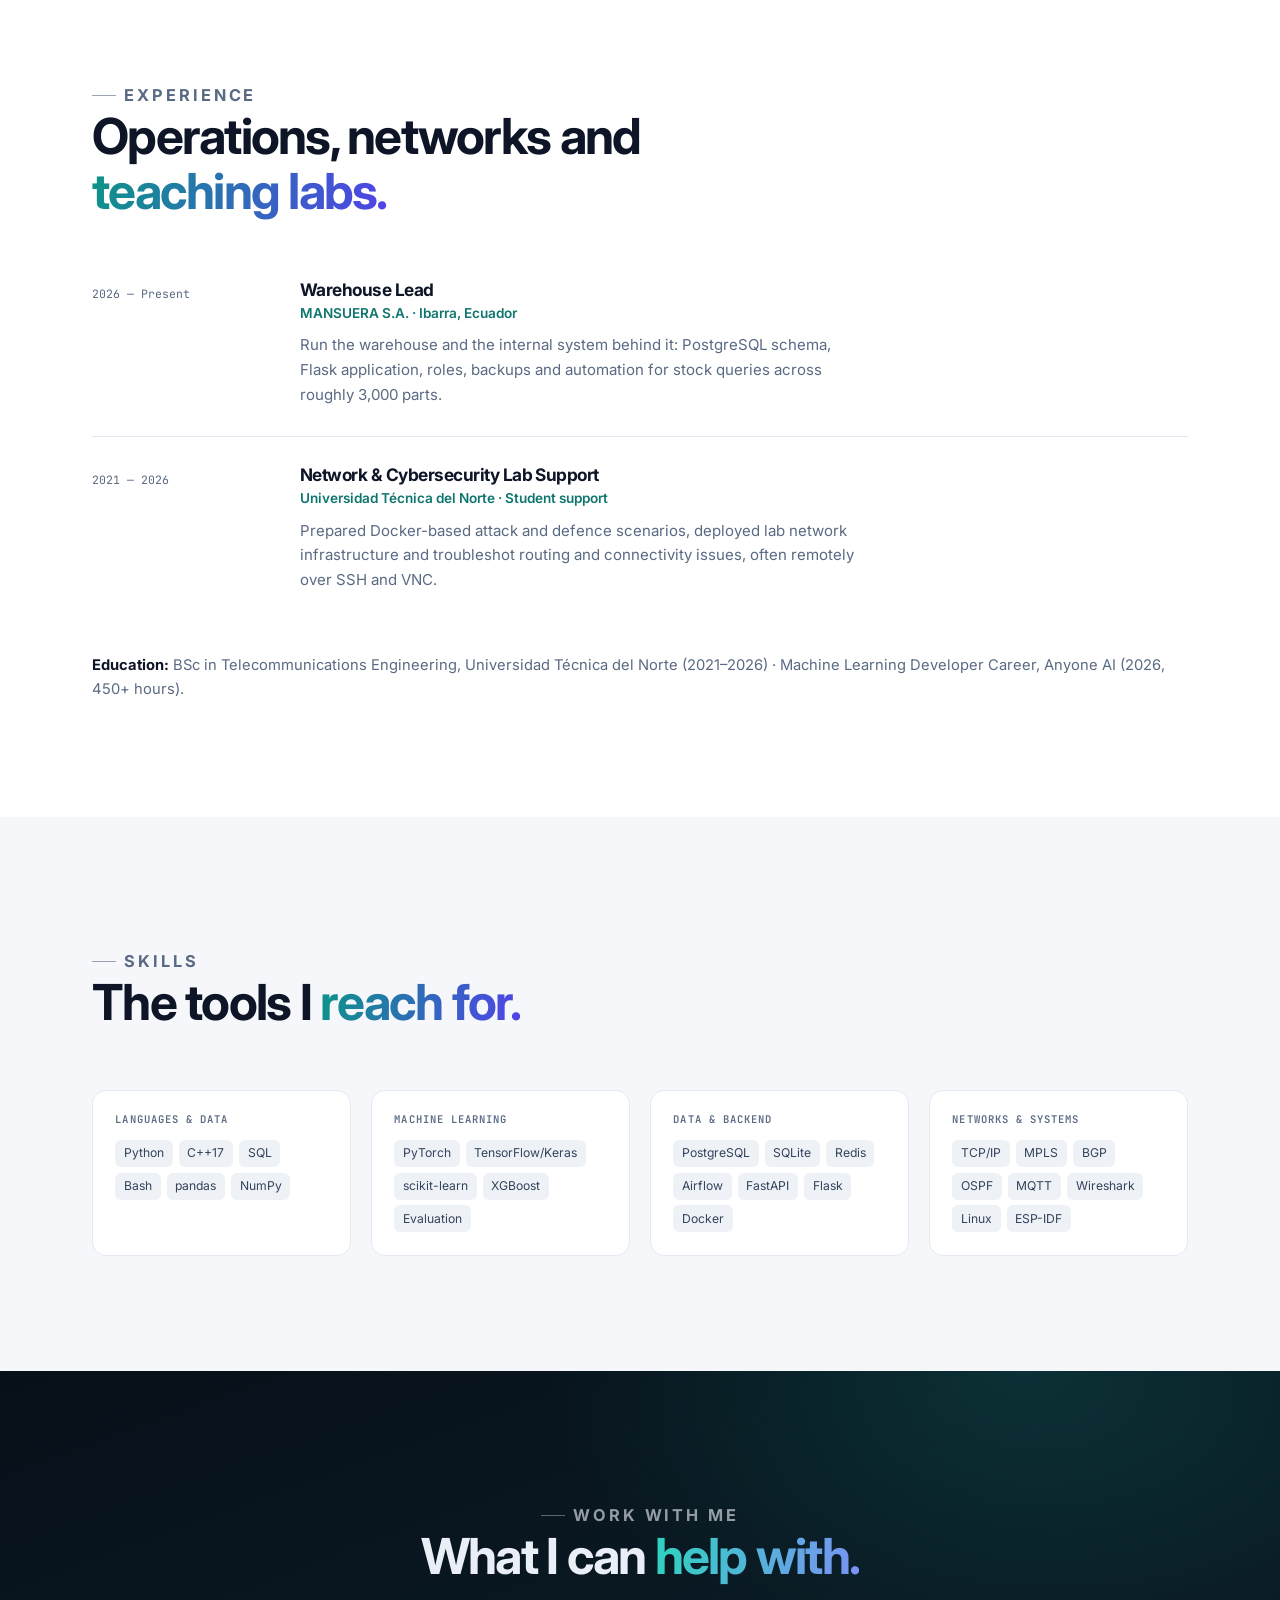
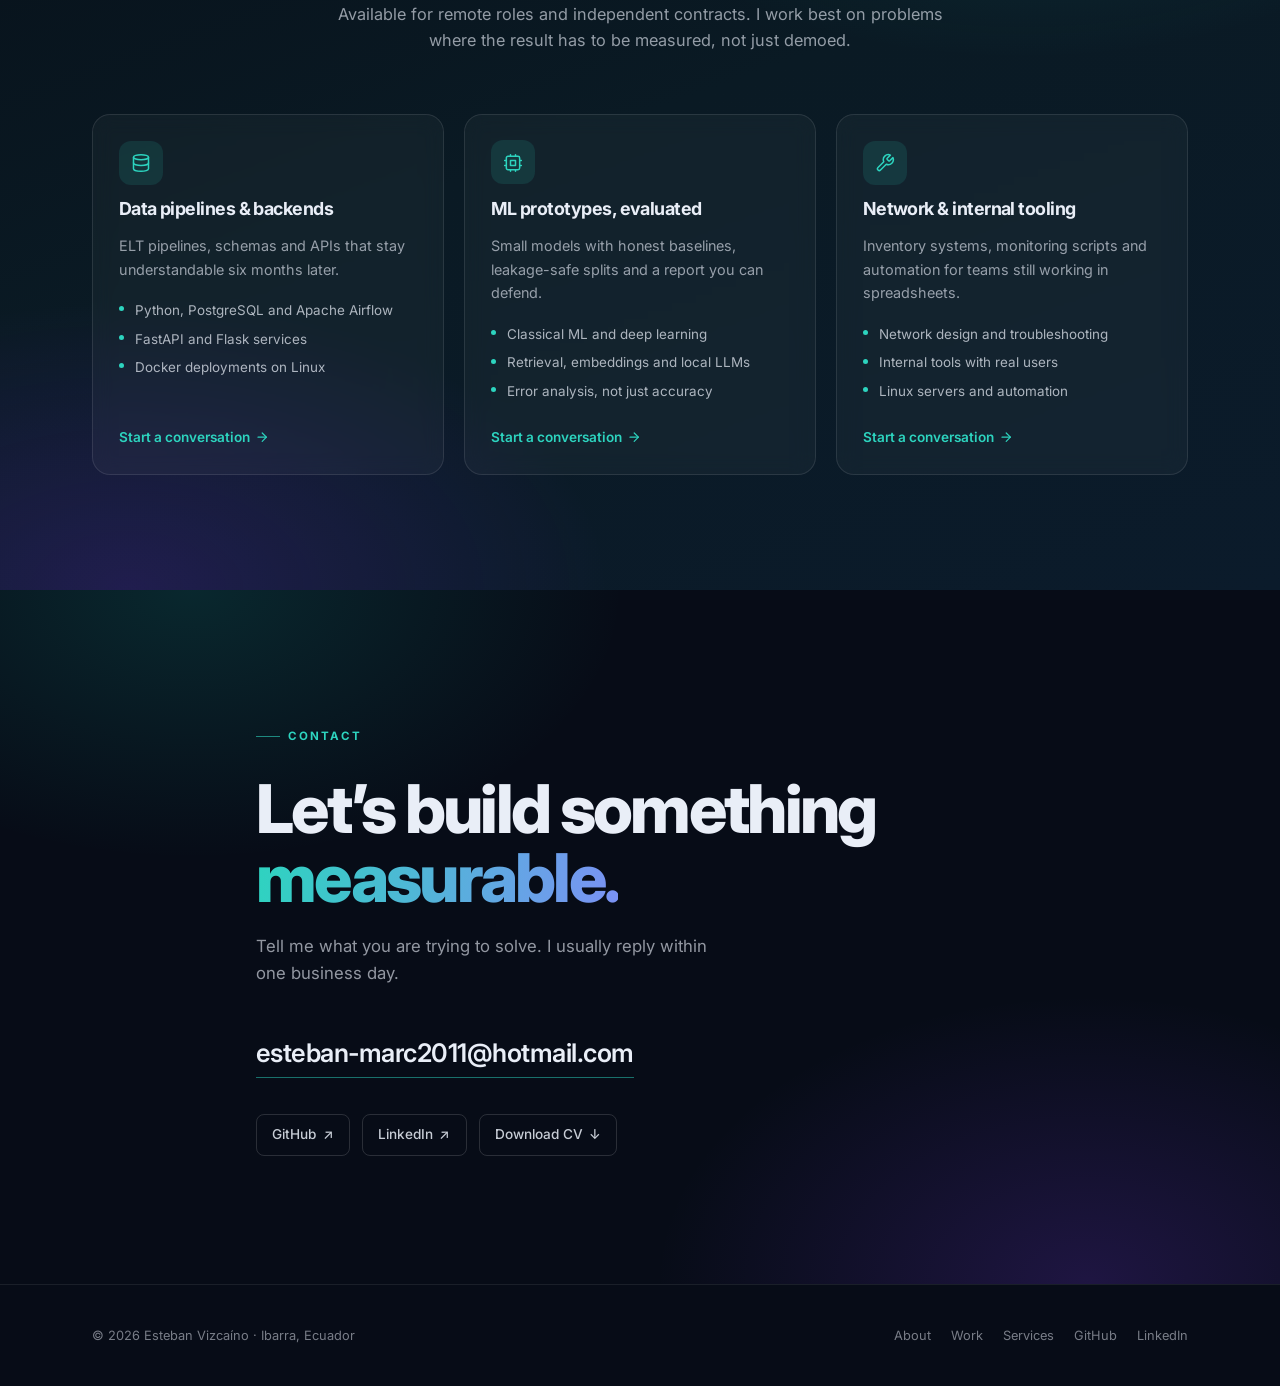
==== commit edbe9c7f: "Rediseño visual: hero oscuro, degradados teal-violeta y animaciones" ====
--- a/index.html
+++ b/index.html
@@ -6,6 +6,7 @@
   <title>Esteban Vizcaíno — Telecommunications Engineer · Python, Data &amp; ML</title>
   <meta name="description" content="Telecommunications engineer building measured systems with Python, data and machine learning: local RAG, DSP classification, network QoS and IoT security.">
   <meta name="author" content="Esteban Vizcaíno">
+  <meta name="theme-color" content="#070c17">
   <link rel="canonical" href="https://estebanvizca.github.io/">
   <link rel="alternate" hreflang="en" href="https://estebanvizca.github.io/">
   <link rel="alternate" hreflang="es" href="https://estebanvizca.github.io/es/">
@@ -19,11 +20,11 @@
   <meta property="og:locale:alternate" content="es_EC">
   <meta name="twitter:card" content="summary">
 
-  <link rel="icon" href="data:image/svg+xml,<svg xmlns='http://www.w3.org/2000/svg' viewBox='0 0 100 100'><rect width='100' height='100' rx='18' fill='%230d6b5f'/><text x='50' y='68' font-family='monospace' font-size='42' fill='white' text-anchor='middle'>EV</text></svg>">
+  <link rel="icon" href="data:image/svg+xml,<svg xmlns='http://www.w3.org/2000/svg' viewBox='0 0 100 100'><rect width='100' height='100' rx='20' fill='%2314b8a6'/><text x='50' y='68' font-family='monospace' font-size='40' font-weight='bold' fill='%23041018' text-anchor='middle'>EV</text></svg>">
 
   <link rel="preconnect" href="https://fonts.googleapis.com">
   <link rel="preconnect" href="https://fonts.gstatic.com" crossorigin>
-  <link href="https://fonts.googleapis.com/css2?family=IBM+Plex+Mono:wght@400;500&family=IBM+Plex+Sans:wght@400;500;600&display=swap" rel="stylesheet">
+  <link href="https://fonts.googleapis.com/css2?family=Inter:wght@400;500;600;700;800&family=JetBrains+Mono:wght@400;500&display=swap" rel="stylesheet">
   <link rel="stylesheet" href="./assets/styles.css">
 
   <script type="application/ld+json">
@@ -49,66 +50,105 @@
     <div class="wrap header-inner">
       <a class="brand" href="./" aria-label="Esteban Vizcaíno, home">EV<span>.</span></a>
       <nav class="site-nav" id="site-nav" aria-label="Main">
+        <a href="#about">About</a>
         <a href="#work">Work</a>
         <a href="#cases">Case studies</a>
         <a href="#experience">Experience</a>
-        <a href="#skills">Skills</a>
-        <a href="#contact">Contact</a>
+        <a href="#services">Services</a>
+        <a class="nav-mobile" href="#contact">Contact</a>
       </nav>
       <div class="header-actions">
         <a class="lang" href="./es/" hreflang="es" lang="es">ES</a>
-        <button class="menu-toggle" type="button" aria-expanded="false" aria-controls="site-nav">Menu</button>
+        <a class="nav-cta" href="#contact">Contact</a>
+        <button class="menu-toggle" type="button" aria-expanded="false" aria-controls="site-nav" aria-label="Open menu"><span></span></button>
       </div>
     </div>
   </header>
 
   <main id="main">
-    <section class="wrap hero">
-      <div class="hero-copy">
-        <p class="eyebrow">Telecommunications Engineer</p>
-        <h1>Esteban<br>Vizcaíno</h1>
-        <p class="lede">I build small, measured systems where networks, data and machine learning meet — and I report the numbers honestly, including when the data is synthetic.</p>
-        <div class="cta-row">
-          <a class="btn btn--primary" href="#work">View selected work <span aria-hidden="true">↓</span></a>
-          <a class="btn" href="./assets/Esteban_Vizcaino_CV.pdf" download>Download CV <span aria-hidden="true">PDF</span></a>
-        </div>
-      </div>
-
-      <aside class="hero-card" aria-label="Quick facts">
-        <div class="monogram" aria-hidden="true">EV</div>
-        <dl class="facts">
-          <div>
-            <dt>Based in</dt>
-            <dd>Ibarra, Ecuador</dd>
+    <section class="hero on-dark">
+      <div class="hero-bg" aria-hidden="true">
+        <div class="orb orb--1"></div>
+        <div class="orb orb--2"></div>
+        <div class="orb orb--3"></div>
+      </div>
+      <div class="hero-grid" aria-hidden="true"></div>
+
+      <div class="wrap hero-inner">
+        <span class="badge reveal"><span class="dot" aria-hidden="true"></span>Open to remote roles</span>
+        <h1 class="reveal" style="--delay: 80ms">Esteban Vizcaíno</h1>
+        <p class="hero-sub reveal" style="--delay: 160ms">Telecommunications Engineer · Python, Data &amp; Machine Learning</p>
+        <p class="hero-tagline reveal" style="--delay: 240ms">I build small, measured systems where <span class="grad">networks, data and machine learning</span> meet — and I report the numbers honestly.</p>
+        <div class="cta-row reveal" style="--delay: 320ms">
+          <a class="btn btn--primary" href="#work">Explore my work
+            <svg viewBox="0 0 24 24" width="16" height="16" fill="none" stroke="currentColor" stroke-width="2" stroke-linecap="round" stroke-linejoin="round" aria-hidden="true"><path d="M5 12h14"/><path d="m12 5 7 7-7 7"/></svg>
+          </a>
+          <a class="btn btn--ghost" href="./assets/Esteban_Vizcaino_CV.pdf" download>Download CV
+            <svg viewBox="0 0 24 24" width="16" height="16" fill="none" stroke="currentColor" stroke-width="2" stroke-linecap="round" stroke-linejoin="round" aria-hidden="true"><path d="M21 15v4a2 2 0 0 1-2 2H5a2 2 0 0 1-2-2v-4"/><path d="m7 10 5 5 5-5"/><path d="M12 15V3"/></svg>
+          </a>
+        </div>
+        <p class="hero-meta reveal" style="--delay: 400ms">
+          <span>Ibarra, Ecuador · UTC−5</span>
+          <span>Remote worldwide</span>
+          <span>Spanish native · English B1–B2</span>
+        </p>
+      </div>
+
+      <span class="scroll-hint" aria-hidden="true">Scroll</span>
+    </section>
+
+    <section class="section section--paper" id="about">
+      <div class="wrap about-grid">
+        <div class="terminal reveal" aria-hidden="true">
+          <div class="terminal-bar"><i></i><i></i><i></i><span>esteban@ibarra:~</span></div>
+          <pre class="terminal-body"><span class="c">$</span> whoami
+esteban — telecommunications engineer
+
+<span class="c">$</span> cat focus.txt
+<span class="k">networks</span> · <span class="k">data</span> · <span class="k">machine learning</span>
+
+<span class="c">$</span> ls projects/
+local-docs-rag-assistant      synthetic-iq-classifier
+network-qos-classifier        technical-ticket-triage
+hand-gesture-gallery
+
+<span class="c">$</span> ./status --remote
+<span class="ok">✓ open to ML, data and Python roles</span>
+<span class="m">✓ available as an independent contractor</span>
+
+<span class="c">$</span> <span class="m">_</span></pre>
+        </div>
+
+        <div class="about-copy reveal" style="--delay: 120ms">
+          <p class="eyebrow">About</p>
+          <h2>From <span class="grad">network racks</span> to data pipelines.</h2>
+          <p>I’m a telecommunications engineer based in Ibarra, Ecuador. I started with routing, switching and lab security, then moved into Python, data pipelines and machine learning. The instinct is the same in both worlds: <strong>understand the system before touching it</strong>.</p>
+          <p>At MANSUERA I designed and deployed the inventory system I use every day — PostgreSQL, Flask, backups and a local assistant across roughly 3,000 parts. My thesis put a neural network inside an ESP32-class device to choose encryption on the fly. Along the way I learned to evaluate my own work, <strong>including its limits</strong>.</p>
+
+          <div class="stats">
+            <div class="stat"><b data-count="5">5</b><span>public projects, end to end</span></div>
+            <div class="stat"><b data-count="3000" data-prefix="~">~3,000</b><span>parts in a live system</span></div>
+            <div class="stat"><b data-count="450" data-suffix="+">450+</b><span>hours of ML training</span></div>
+            <div class="stat"><b data-count="19.41" data-decimals="2" data-suffix=" µs">19.41 µs</b><span>neural inference on device</span></div>
           </div>
-          <div>
-            <dt>Work mode</dt>
-            <dd>Remote, worldwide</dd>
-          </div>
-          <div>
-            <dt>Open to</dt>
-            <dd>ML, data and Python roles</dd>
-          </div>
-          <div>
-            <dt>Languages</dt>
-            <dd>Spanish (native) · English (B1–B2)</dd>
-          </div>
-        </dl>
-      </aside>
-    </section>
-
-    <section class="section" id="work">
+        </div>
+      </div>
+    </section>
+
+    <section class="section section--white" id="work">
       <div class="wrap">
-        <div class="section-head">
-          <p class="section-label"><span>01</span>Selected work</p>
-          <h2>Five public repositories, built end to end.</h2>
-          <p class="section-note">Each one includes its own evaluation. Projects tagged <em>synthetic data</em> say so in their README, and their numbers describe a simulator, not a production network.</p>
+        <div class="section-head section-head--center reveal">
+          <p class="eyebrow">Selected work</p>
+          <h2>Five public repositories, <span class="grad">built end to end.</span></h2>
+          <p>Each one includes its own evaluation. Projects tagged <em>synthetic data</em> say so in their README, and their numbers describe a simulator — not a production network.</p>
         </div>
 
         <div class="projects">
-          <article class="project">
+          <article class="project reveal">
             <div class="project-top">
-              <span class="project-index">01</span>
+              <span class="icon-tile" aria-hidden="true">
+                <svg viewBox="0 0 24 24" fill="none" stroke="currentColor" stroke-width="1.8" stroke-linecap="round" stroke-linejoin="round"><path d="M14 2H6a2 2 0 0 0-2 2v16a2 2 0 0 0 2 2h12a2 2 0 0 0 2-2V8z"/><path d="M14 2v6h6"/><path d="M16 13H8"/><path d="M16 17H8"/><path d="M10 9H8"/></svg>
+              </span>
               <ul class="tags">
                 <li>RAG</li>
                 <li>Ollama</li>
@@ -123,12 +163,16 @@
               <li><strong>Page-level</strong><span>citations enforced on every answer</span></li>
               <li><strong>0</strong><span>external API calls</span></li>
             </ul>
-            <a class="project-link" href="https://github.com/estebanvizca/local-docs-rag-assistant">View repository <span aria-hidden="true">→</span></a>
-          </article>
-
-          <article class="project">
+            <a class="project-link" href="https://github.com/estebanvizca/local-docs-rag-assistant">View repository
+              <svg viewBox="0 0 24 24" fill="none" stroke="currentColor" stroke-width="2" stroke-linecap="round" stroke-linejoin="round" aria-hidden="true"><path d="M5 12h14"/><path d="m12 5 7 7-7 7"/></svg>
+            </a>
+          </article>
+
+          <article class="project reveal" style="--delay: 80ms">
             <div class="project-top">
-              <span class="project-index">02</span>
+              <span class="icon-tile icon-tile--violet" aria-hidden="true">
+                <svg viewBox="0 0 24 24" fill="none" stroke="currentColor" stroke-width="1.8" stroke-linecap="round" stroke-linejoin="round"><path d="M22 12h-4l-3 9L9 3l-3 9H2"/></svg>
+              </span>
               <ul class="tags">
                 <li class="is-flag">Synthetic data</li>
                 <li>DSP</li>
@@ -142,12 +186,16 @@
               <li><strong>1.00</strong><span>macro-F1 from +5 dB upward</span></li>
               <li><strong>44</strong><span>DSP features per window</span></li>
             </ul>
-            <a class="project-link" href="https://github.com/estebanvizca/synthetic-iq-modulation-classifier">View repository <span aria-hidden="true">→</span></a>
-          </article>
-
-          <article class="project">
+            <a class="project-link" href="https://github.com/estebanvizca/synthetic-iq-modulation-classifier">View repository
+              <svg viewBox="0 0 24 24" fill="none" stroke="currentColor" stroke-width="2" stroke-linecap="round" stroke-linejoin="round" aria-hidden="true"><path d="M5 12h14"/><path d="m12 5 7 7-7 7"/></svg>
+            </a>
+          </article>
+
+          <article class="project reveal" style="--delay: 160ms">
             <div class="project-top">
-              <span class="project-index">03</span>
+              <span class="icon-tile icon-tile--blue" aria-hidden="true">
+                <svg viewBox="0 0 24 24" fill="none" stroke="currentColor" stroke-width="1.8" stroke-linecap="round" stroke-linejoin="round"><circle cx="18" cy="5" r="3"/><circle cx="6" cy="12" r="3"/><circle cx="18" cy="19" r="3"/><path d="m8.6 13.5 6.8 4"/><path d="m15.4 6.5-6.8 4"/></svg>
+              </span>
               <ul class="tags">
                 <li class="is-flag">Synthetic data</li>
                 <li>QoS</li>
@@ -161,12 +209,16 @@
               <li><strong>360</strong><span>test windows, unseen scenarios</span></li>
               <li><strong>4</strong><span>interpretable link metrics</span></li>
             </ul>
-            <a class="project-link" href="https://github.com/estebanvizca/network-qos-classifier">View repository <span aria-hidden="true">→</span></a>
-          </article>
-
-          <article class="project">
+            <a class="project-link" href="https://github.com/estebanvizca/network-qos-classifier">View repository
+              <svg viewBox="0 0 24 24" fill="none" stroke="currentColor" stroke-width="2" stroke-linecap="round" stroke-linejoin="round" aria-hidden="true"><path d="M5 12h14"/><path d="m12 5 7 7-7 7"/></svg>
+            </a>
+          </article>
+
+          <article class="project reveal" style="--delay: 240ms">
             <div class="project-top">
-              <span class="project-index">04</span>
+              <span class="icon-tile" aria-hidden="true">
+                <svg viewBox="0 0 24 24" fill="none" stroke="currentColor" stroke-width="1.8" stroke-linecap="round" stroke-linejoin="round"><path d="M21 15a2 2 0 0 1-2 2H7l-4 4V5a2 2 0 0 1 2-2h14a2 2 0 0 1 2 2z"/><path d="M8 9h8"/><path d="M8 13h5"/></svg>
+              </span>
               <ul class="tags">
                 <li class="is-flag">Synthetic data</li>
                 <li>NLP</li>
@@ -180,12 +232,16 @@
               <li><strong>1.00</strong><span>urgent-ticket recall</span></li>
               <li><strong>Unseen</strong><span>template families in the test split</span></li>
             </ul>
-            <a class="project-link" href="https://github.com/estebanvizca/technical-ticket-triage">View repository <span aria-hidden="true">→</span></a>
-          </article>
-
-          <article class="project">
+            <a class="project-link" href="https://github.com/estebanvizca/technical-ticket-triage">View repository
+              <svg viewBox="0 0 24 24" fill="none" stroke="currentColor" stroke-width="2" stroke-linecap="round" stroke-linejoin="round" aria-hidden="true"><path d="M5 12h14"/><path d="m12 5 7 7-7 7"/></svg>
+            </a>
+          </article>
+
+          <article class="project reveal" style="--delay: 320ms">
             <div class="project-top">
-              <span class="project-index">05</span>
+              <span class="icon-tile icon-tile--violet" aria-hidden="true">
+                <svg viewBox="0 0 24 24" fill="none" stroke="currentColor" stroke-width="1.8" stroke-linecap="round" stroke-linejoin="round"><path d="M3 7V5a2 2 0 0 1 2-2h2"/><path d="M17 3h2a2 2 0 0 1 2 2v2"/><path d="M21 17v2a2 2 0 0 1-2 2h-2"/><path d="M7 21H5a2 2 0 0 1-2-2v-2"/><path d="M8 12h8"/></svg>
+              </span>
               <ul class="tags">
                 <li>Computer vision</li>
                 <li>MediaPipe</li>
@@ -199,22 +255,24 @@
               <li><strong>6 / 8</strong><span>frames required to confirm a gesture</span></li>
               <li><strong>600 ms</strong><span>cooldown between actions</span></li>
             </ul>
-            <a class="project-link" href="https://github.com/estebanvizca/hand-gesture-gallery-controller">View repository <span aria-hidden="true">→</span></a>
-          </article>
-        </div>
-      </div>
-    </section>
-
-    <section class="section" id="cases">
+            <a class="project-link" href="https://github.com/estebanvizca/hand-gesture-gallery-controller">View repository
+              <svg viewBox="0 0 24 24" fill="none" stroke="currentColor" stroke-width="2" stroke-linecap="round" stroke-linejoin="round" aria-hidden="true"><path d="M5 12h14"/><path d="m12 5 7 7-7 7"/></svg>
+            </a>
+          </article>
+        </div>
+      </div>
+    </section>
+
+    <section class="section section--paper" id="cases">
       <div class="wrap">
-        <div class="section-head">
-          <p class="section-label"><span>02</span>Case studies</p>
-          <h2>Work that lives outside a public repository.</h2>
-          <p class="section-note">A thesis, an internal operations system and a coursework model — described by what they changed, not by a feature list.</p>
+        <div class="section-head reveal">
+          <p class="eyebrow">Case studies</p>
+          <h2>Work that lives <span class="grad">outside a repository.</span></h2>
+          <p>A thesis, an internal operations system and a coursework model — described by what they changed, not by a feature list.</p>
         </div>
 
         <div class="cases">
-          <article class="case">
+          <article class="case reveal">
             <div class="case-meta">
               <span>2026</span>
               <span>Thesis · UTN</span>
@@ -228,11 +286,13 @@
                 <li><strong>&lt; 1 KB</strong><span>RAM footprint</span></li>
                 <li><strong>95%</strong><span>fewer fuzzy rules</span></li>
               </ul>
-              <a class="text-link" href="https://repositorio.utn.edu.ec/handle/123456789/20155">Read the thesis <span aria-hidden="true">→</span></a>
-            </div>
-          </article>
-
-          <article class="case">
+              <a class="text-link" href="https://repositorio.utn.edu.ec/handle/123456789/20155">Read the thesis
+                <svg viewBox="0 0 24 24" fill="none" stroke="currentColor" stroke-width="2" stroke-linecap="round" stroke-linejoin="round" aria-hidden="true"><path d="M5 12h14"/><path d="m12 5 7 7-7 7"/></svg>
+              </a>
+            </div>
+          </article>
+
+          <article class="case reveal" style="--delay: 80ms">
             <div class="case-meta">
               <span>2026 — Present</span>
               <span>MANSUERA S.A.</span>
@@ -249,7 +309,7 @@
             </div>
           </article>
 
-          <article class="case">
+          <article class="case reveal" style="--delay: 160ms">
             <div class="case-meta">
               <span>2026</span>
               <span>Coursework</span>
@@ -269,15 +329,15 @@
       </div>
     </section>
 
-    <section class="section" id="experience">
+    <section class="section section--white" id="experience">
       <div class="wrap">
-        <div class="section-head">
-          <p class="section-label"><span>03</span>Experience</p>
-          <h2>Operations, networks and teaching labs.</h2>
+        <div class="section-head reveal">
+          <p class="eyebrow">Experience</p>
+          <h2>Operations, networks and <span class="grad">teaching labs.</span></h2>
         </div>
 
         <ol class="timeline">
-          <li>
+          <li class="reveal">
             <div class="when">2026 — Present</div>
             <div>
               <h3>Warehouse Lead</h3>
@@ -285,7 +345,7 @@
               <p>Run the warehouse and the internal system behind it: PostgreSQL schema, Flask application, roles, backups and automation for stock queries across roughly 3,000 parts.</p>
             </div>
           </li>
-          <li>
+          <li class="reveal" style="--delay: 80ms">
             <div class="when">2021 — 2026</div>
             <div>
               <h3>Network &amp; Cybersecurity Lab Support</h3>
@@ -294,56 +354,126 @@
             </div>
           </li>
         </ol>
-      </div>
-    </section>
-
-    <section class="section" id="skills">
+
+        <p class="reveal" style="margin:2rem 0 0;color:var(--muted);font-size:0.92rem">
+          <strong style="color:var(--ink)">Education:</strong> BSc in Telecommunications Engineering, Universidad Técnica del Norte (2021–2026) · Machine Learning Developer Career, Anyone AI (2026, 450+ hours).
+        </p>
+      </div>
+    </section>
+
+    <section class="section section--paper" id="skills">
       <div class="wrap">
-        <div class="section-head">
-          <p class="section-label"><span>04</span>Skills</p>
-          <h2>The tools I reach for.</h2>
+        <div class="section-head reveal">
+          <p class="eyebrow">Skills</p>
+          <h2>The tools I <span class="grad">reach for.</span></h2>
         </div>
 
         <div class="skills">
-          <div class="skill-group">
+          <div class="skill-group reveal">
             <h3>Languages &amp; data</h3>
-            <p>Python · C++17 · SQL · Bash <span>· pandas, NumPy</span></p>
+            <div class="chips"><span>Python</span><span>C++17</span><span>SQL</span><span>Bash</span><span>pandas</span><span>NumPy</span></div>
           </div>
-          <div class="skill-group">
+          <div class="skill-group reveal" style="--delay: 80ms">
             <h3>Machine learning</h3>
-            <p>PyTorch · TensorFlow/Keras · scikit-learn · XGBoost <span>· evaluation and leakage-safe splits</span></p>
+            <div class="chips"><span>PyTorch</span><span>TensorFlow/Keras</span><span>scikit-learn</span><span>XGBoost</span><span>Evaluation</span></div>
           </div>
-          <div class="skill-group">
+          <div class="skill-group reveal" style="--delay: 160ms">
             <h3>Data &amp; backend</h3>
-            <p>PostgreSQL · SQLite · Redis · Apache Airflow · FastAPI · Streamlit · Docker <span>· Flask</span></p>
+            <div class="chips"><span>PostgreSQL</span><span>SQLite</span><span>Redis</span><span>Airflow</span><span>FastAPI</span><span>Flask</span><span>Docker</span></div>
           </div>
-          <div class="skill-group">
+          <div class="skill-group reveal" style="--delay: 240ms">
             <h3>Networks &amp; systems</h3>
-            <p>TCP/IP · routing and switching · MPLS, BGP, OSPF · MQTT · Wireshark · Linux · ESP32/ESP-IDF <span>· applied cryptography</span></p>
+            <div class="chips"><span>TCP/IP</span><span>MPLS</span><span>BGP</span><span>OSPF</span><span>MQTT</span><span>Wireshark</span><span>Linux</span><span>ESP-IDF</span></div>
           </div>
         </div>
       </div>
     </section>
 
-    <section class="contact" id="contact">
+    <section class="section section--gradient on-dark" id="services">
       <div class="wrap">
-        <p class="section-label"><span>05</span>Contact</p>
-        <h2>Let’s build something measurable.</h2>
-        <a class="email" href="mailto:esteban-marc2011@hotmail.com">esteban-marc2011@hotmail.com</a>
-        <div class="contact-links">
+        <div class="section-head section-head--center reveal">
+          <p class="eyebrow">Work with me</p>
+          <h2>What I can <span class="grad">help with.</span></h2>
+          <p>Available for remote roles and independent contracts. I work best on problems where the result has to be measured, not just demoed.</p>
+        </div>
+
+        <div class="services">
+          <article class="service reveal">
+            <span class="icon-tile" aria-hidden="true">
+              <svg viewBox="0 0 24 24" fill="none" stroke="currentColor" stroke-width="1.8" stroke-linecap="round" stroke-linejoin="round"><ellipse cx="12" cy="5" rx="9" ry="3"/><path d="M21 12c0 1.66-4 3-9 3s-9-1.34-9-3"/><path d="M3 5v14c0 1.66 4 3 9 3s9-1.34 9-3V5"/></svg>
+            </span>
+            <h3>Data pipelines &amp; backends</h3>
+            <p>ELT pipelines, schemas and APIs that stay understandable six months later.</p>
+            <ul>
+              <li>Python, PostgreSQL and Apache Airflow</li>
+              <li>FastAPI and Flask services</li>
+              <li>Docker deployments on Linux</li>
+            </ul>
+            <a class="text-link" href="#contact">Start a conversation
+              <svg viewBox="0 0 24 24" fill="none" stroke="currentColor" stroke-width="2" stroke-linecap="round" stroke-linejoin="round" aria-hidden="true"><path d="M5 12h14"/><path d="m12 5 7 7-7 7"/></svg>
+            </a>
+          </article>
+
+          <article class="service reveal" style="--delay: 100ms">
+            <span class="icon-tile" aria-hidden="true">
+              <svg viewBox="0 0 24 24" fill="none" stroke="currentColor" stroke-width="1.8" stroke-linecap="round" stroke-linejoin="round"><rect x="4" y="4" width="16" height="16" rx="2"/><rect x="9" y="9" width="6" height="6"/><path d="M9 2v2M15 2v2M9 20v2M15 20v2M2 9h2M2 15h2M20 9h2M20 15h2"/></svg>
+            </span>
+            <h3>ML prototypes, evaluated</h3>
+            <p>Small models with honest baselines, leakage-safe splits and a report you can defend.</p>
+            <ul>
+              <li>Classical ML and deep learning</li>
+              <li>Retrieval, embeddings and local LLMs</li>
+              <li>Error analysis, not just accuracy</li>
+            </ul>
+            <a class="text-link" href="#contact">Start a conversation
+              <svg viewBox="0 0 24 24" fill="none" stroke="currentColor" stroke-width="2" stroke-linecap="round" stroke-linejoin="round" aria-hidden="true"><path d="M5 12h14"/><path d="m12 5 7 7-7 7"/></svg>
+            </a>
+          </article>
+
+          <article class="service reveal" style="--delay: 200ms">
+            <span class="icon-tile" aria-hidden="true">
+              <svg viewBox="0 0 24 24" fill="none" stroke="currentColor" stroke-width="1.8" stroke-linecap="round" stroke-linejoin="round"><path d="M14.7 6.3a1 1 0 0 0 0 1.4l1.6 1.6a1 1 0 0 0 1.4 0l3.77-3.77a6 6 0 0 1-7.94 7.94l-6.91 6.91a2.12 2.12 0 0 1-3-3l6.91-6.91a6 6 0 0 1 7.94-7.94l-3.76 3.76z"/></svg>
+            </span>
+            <h3>Network &amp; internal tooling</h3>
+            <p>Inventory systems, monitoring scripts and automation for teams still working in spreadsheets.</p>
+            <ul>
+              <li>Network design and troubleshooting</li>
+              <li>Internal tools with real users</li>
+              <li>Linux servers and automation</li>
+            </ul>
+            <a class="text-link" href="#contact">Start a conversation
+              <svg viewBox="0 0 24 24" fill="none" stroke="currentColor" stroke-width="2" stroke-linecap="round" stroke-linejoin="round" aria-hidden="true"><path d="M5 12h14"/><path d="m12 5 7 7-7 7"/></svg>
+            </a>
+          </article>
+        </div>
+      </div>
+    </section>
+
+    <section class="contact on-dark" id="contact">
+      <div class="wrap contact-inner">
+        <p class="eyebrow reveal">Contact</p>
+        <h2 class="reveal" style="--delay: 80ms">Let’s build something <span class="grad">measurable.</span></h2>
+        <p class="lead reveal" style="--delay: 160ms">Tell me what you are trying to solve. I usually reply within one business day.</p>
+        <a class="email reveal" style="--delay: 200ms" href="mailto:esteban-marc2011@hotmail.com">esteban-marc2011@hotmail.com</a>
+        <div class="contact-links reveal" style="--delay: 240ms">
           <a href="https://github.com/estebanvizca">GitHub <span aria-hidden="true">↗</span></a>
           <a href="https://www.linkedin.com/in/esteban-vizca%C3%ADno-33558420b/">LinkedIn <span aria-hidden="true">↗</span></a>
-          <a href="./assets/Esteban_Vizcaino_CV.pdf" download>CV (PDF) <span aria-hidden="true">↓</span></a>
-        </div>
-        <p class="contact-note">Based in Ibarra, Ecuador (UTC−5). Available for remote roles and as an independent contractor. I usually reply within one business day.</p>
+          <a href="./assets/Esteban_Vizcaino_CV.pdf" download>Download CV <span aria-hidden="true">↓</span></a>
+        </div>
       </div>
     </section>
   </main>
 
   <footer class="site-footer">
     <div class="wrap footer-inner">
-      <span>© <span id="year">2026</span> Esteban Vizcaíno</span>
-      <span>Plain HTML, CSS and GitHub Pages</span>
+      <span>© <span id="year">2026</span> Esteban Vizcaíno · Ibarra, Ecuador</span>
+      <div class="footer-links">
+        <a href="#about">About</a>
+        <a href="#work">Work</a>
+        <a href="#services">Services</a>
+        <a href="https://github.com/estebanvizca">GitHub</a>
+        <a href="https://www.linkedin.com/in/esteban-vizca%C3%ADno-33558420b/">LinkedIn</a>
+      </div>
     </div>
   </footer>
 
--- a/assets/styles.css
+++ b/assets/styles.css
@@ -1,39 +1,41 @@
 /* ==========================================================================
    Esteban Vizcaíno — portfolio
-   Plain CSS, no build step. Light and dark via prefers-color-scheme.
+   Dark hero + light content sections, teal → violet accent.
+   No build step, no frameworks.
    ========================================================================== */
 
 :root {
-  --bg: #faf9f7;
-  --surface: #ffffff;
-  --ink: #16181d;
-  --muted: #5c6470;
-  --line: #e3dfd8;
-  --accent: #0d6b5f;
-  --accent-soft: #e7f1ee;
-  --shadow: 0 1px 2px rgba(22, 24, 29, 0.04), 0 8px 24px rgba(22, 24, 29, 0.04);
-
-  --font-sans: "IBM Plex Sans", -apple-system, BlinkMacSystemFont, "Segoe UI",
-    Roboto, Helvetica, Arial, sans-serif;
-  --font-mono: "IBM Plex Mono", ui-monospace, SFMono-Regular, Menlo, Consolas,
+  --dark: #070c17;
+  --dark-2: #0b1322;
+  --paper: #f5f7fb;
+  --white: #ffffff;
+
+  --ink: #0d1526;
+  --ink-soft: #35435c;
+  --muted: #5a6a83;
+  --line: #e3e9f2;
+  --line-strong: #d3dcea;
+
+  --teal: #14b8a6;
+  --teal-bright: #2dd4bf;
+  --teal-deep: #0f766e;
+  --violet: #8b5cf6;
+  --indigo: #6366f1;
+  --amber: #f59e0b;
+
+  --grad: linear-gradient(115deg, #14b8a6 0%, #6366f1 52%, #a855f7 100%);
+  --grad-text: linear-gradient(100deg, #0d9488 0%, #4f46e5 45%, #9333ea 100%);
+
+  --font-sans: "Inter", -apple-system, BlinkMacSystemFont, "Segoe UI", Roboto,
+    Helvetica, Arial, sans-serif;
+  --font-mono: "JetBrains Mono", ui-monospace, SFMono-Regular, Menlo, Consolas,
     monospace;
 
-  --wrap: 1080px;
-  --gutter: clamp(1.25rem, 4vw, 2.5rem);
-  --section-space: clamp(4rem, 9vw, 7rem);
-}
-
-@media (prefers-color-scheme: dark) {
-  :root {
-    --bg: #101214;
-    --surface: #171a1d;
-    --ink: #edefee;
-    --muted: #9aa3a8;
-    --line: #2a2f33;
-    --accent: #63d2bf;
-    --accent-soft: #16302c;
-    --shadow: 0 1px 2px rgba(0, 0, 0, 0.3), 0 12px 32px rgba(0, 0, 0, 0.25);
-  }
+  --wrap: 1160px;
+  --gutter: clamp(1.25rem, 4vw, 2rem);
+  --section: clamp(4.5rem, 9vw, 7.5rem);
+  --radius: 16px;
+  --ease: cubic-bezier(0.22, 1, 0.36, 1);
 }
 
 *,
@@ -44,36 +46,25 @@
 
 html {
   scroll-behavior: smooth;
-  scroll-padding-top: 5.5rem;
+  scroll-padding-top: 5rem;
   -webkit-text-size-adjust: 100%;
-}
-
-@media (prefers-reduced-motion: reduce) {
-  html {
-    scroll-behavior: auto;
-  }
-  *,
-  *::before,
-  *::after {
-    animation-duration: 0.01ms !important;
-    transition-duration: 0.01ms !important;
-  }
 }
 
 body {
   margin: 0;
-  background: var(--bg);
+  background: var(--paper);
   color: var(--ink);
   font-family: var(--font-sans);
   font-size: 1rem;
   line-height: 1.65;
   -webkit-font-smoothing: antialiased;
   text-rendering: optimizeLegibility;
+  overflow-x: hidden;
 }
 
 img {
+  display: block;
   max-width: 100%;
-  display: block;
 }
 
 a {
@@ -87,22 +78,23 @@
 
 h1,
 h2,
-h3 {
+h3,
+h4 {
   margin: 0;
-  line-height: 1.1;
-  letter-spacing: -0.02em;
-  font-weight: 600;
+  font-weight: 700;
+  line-height: 1.12;
+  letter-spacing: -0.03em;
 }
 
 ::selection {
-  background: var(--accent);
-  color: var(--bg);
+  background: var(--teal);
+  color: #04120f;
 }
 
 :focus-visible {
-  outline: 2px solid var(--accent);
+  outline: 2px solid var(--teal);
   outline-offset: 3px;
-  border-radius: 2px;
+  border-radius: 4px;
 }
 
 .wrap {
@@ -116,10 +108,11 @@
   position: absolute;
   left: -9999px;
   top: 0;
-  background: var(--ink);
-  color: var(--bg);
+  z-index: 200;
+  background: var(--teal);
+  color: #04120f;
   padding: 0.75rem 1rem;
-  z-index: 100;
+  font-weight: 600;
 }
 
 .skip:focus {
@@ -127,15 +120,71 @@
   top: 1rem;
 }
 
+/* ---------- Typography helpers ------------------------------------------ */
+
+.eyebrow {
+  display: inline-flex;
+  align-items: center;
+  gap: 0.5rem;
+  margin: 0 0 1rem;
+  font-size: 0.72rem;
+  font-weight: 700;
+  letter-spacing: 0.18em;
+  text-transform: uppercase;
+  color: var(--teal-deep);
+}
+
+.eyebrow::before {
+  content: "";
+  width: 1.5rem;
+  height: 1px;
+  background: currentColor;
+  opacity: 0.6;
+}
+
+.on-dark .eyebrow {
+  color: var(--teal-bright);
+}
+
+.grad {
+  background: var(--grad-text);
+  background-size: 220% auto;
+  -webkit-background-clip: text;
+  background-clip: text;
+  color: transparent;
+  animation: gradient-shift 9s ease-in-out infinite;
+}
+
+.on-dark .grad {
+  background-image: linear-gradient(100deg, #2dd4bf 0%, #818cf8 50%, #c084fc 100%);
+}
+
+@keyframes gradient-shift {
+  0%,
+  100% {
+    background-position: 0% 50%;
+  }
+  50% {
+    background-position: 100% 50%;
+  }
+}
+
 /* ---------- Header ------------------------------------------------------ */
 
 .site-header {
-  position: sticky;
-  top: 0;
-  z-index: 50;
-  background: color-mix(in srgb, var(--bg) 88%, transparent);
-  backdrop-filter: blur(10px);
-  border-bottom: 1px solid var(--line);
+  position: fixed;
+  inset: 0 0 auto 0;
+  z-index: 80;
+  background: transparent;
+  border-bottom: 1px solid transparent;
+  transition: background-color 250ms ease, border-color 250ms ease,
+    backdrop-filter 250ms ease;
+}
+
+.site-header.is-scrolled {
+  background: rgba(7, 12, 23, 0.82);
+  backdrop-filter: blur(14px) saturate(140%);
+  border-bottom-color: rgba(255, 255, 255, 0.08);
 }
 
 .header-inner {
@@ -143,261 +192,658 @@
   align-items: center;
   justify-content: space-between;
   gap: 1.5rem;
-  min-height: 4rem;
+  min-height: 4.75rem;
 }
 
 .brand {
-  font-family: var(--font-mono);
-  font-size: 1rem;
-  font-weight: 500;
-  letter-spacing: 0.04em;
+  font-size: 1.15rem;
+  font-weight: 700;
+  letter-spacing: -0.02em;
+  color: #fff;
 }
 
 .brand span {
-  color: var(--accent);
+  color: var(--teal-bright);
 }
 
 .site-nav {
   display: flex;
   align-items: center;
-  gap: clamp(1rem, 2.5vw, 1.75rem);
+  gap: clamp(1rem, 2.4vw, 1.9rem);
   font-size: 0.875rem;
-  color: var(--muted);
+  font-weight: 500;
+  color: rgba(233, 238, 247, 0.72);
 }
 
 .site-nav a {
-  padding-block: 0.25rem;
-  border-bottom: 1px solid transparent;
-  transition: color 160ms ease, border-color 160ms ease;
+  padding-block: 0.35rem;
+  transition: color 180ms ease;
 }
 
 .site-nav a:hover {
-  color: var(--ink);
-  border-bottom-color: var(--accent);
+  color: #fff;
+}
+
+.site-nav .nav-mobile {
+  display: none;
 }
 
 .header-actions {
   display: flex;
   align-items: center;
-  gap: 0.75rem;
+  gap: 0.6rem;
 }
 
 .lang {
-  font-family: var(--font-mono);
-  font-size: 0.75rem;
-  letter-spacing: 0.08em;
-  text-transform: uppercase;
-  border: 1px solid var(--line);
+  display: inline-flex;
+  align-items: center;
+  gap: 0.35rem;
+  font-size: 0.78rem;
+  font-weight: 600;
+  letter-spacing: 0.04em;
+  color: rgba(233, 238, 247, 0.8);
+  border: 1px solid rgba(255, 255, 255, 0.18);
   border-radius: 999px;
-  padding: 0.3rem 0.7rem;
-  color: var(--muted);
-  transition: border-color 160ms ease, color 160ms ease;
+  padding: 0.32rem 0.7rem;
+  transition: border-color 180ms ease, color 180ms ease;
 }
 
 .lang:hover {
-  border-color: var(--accent);
-  color: var(--ink);
+  border-color: var(--teal-bright);
+  color: #fff;
+}
+
+.nav-cta {
+  display: inline-flex;
+  align-items: center;
+  gap: 0.35rem;
+  padding: 0.48rem 1rem;
+  border-radius: 8px;
+  background: var(--teal);
+  color: #04120f;
+  font-size: 0.85rem;
+  font-weight: 700;
+  transition: transform 180ms ease, background-color 180ms ease;
+}
+
+.nav-cta:hover {
+  background: var(--teal-bright);
+  transform: translateY(-1px);
 }
 
 .menu-toggle {
   display: none;
-  font-family: var(--font-mono);
-  font-size: 0.75rem;
-  letter-spacing: 0.08em;
-  text-transform: uppercase;
-  background: none;
-  border: 1px solid var(--line);
-  color: var(--ink);
+  width: 2.5rem;
+  height: 2.5rem;
+  align-items: center;
+  justify-content: center;
+  background: transparent;
+  border: 1px solid rgba(255, 255, 255, 0.2);
+  border-radius: 8px;
+  color: #fff;
+  cursor: pointer;
+}
+
+.menu-toggle span {
+  position: relative;
+  width: 16px;
+  height: 1.5px;
+  background: currentColor;
+  border-radius: 2px;
+}
+
+.menu-toggle span::before,
+.menu-toggle span::after {
+  content: "";
+  position: absolute;
+  left: 0;
+  width: 16px;
+  height: 1.5px;
+  background: currentColor;
+  border-radius: 2px;
+  transition: transform 200ms ease, top 200ms ease;
+}
+
+.menu-toggle span::before {
+  top: -5px;
+}
+
+.menu-toggle span::after {
+  top: 5px;
+}
+
+/* ---------- Hero -------------------------------------------------------- */
+
+.hero {
+  position: relative;
+  isolation: isolate;
+  min-height: 100svh;
+  display: grid;
+  place-items: center;
+  padding: 8.5rem 0 5rem;
+  background: var(--dark);
+  color: #e9eef7;
+  text-align: center;
+  overflow: hidden;
+}
+
+.hero-bg {
+  position: absolute;
+  inset: 0;
+  z-index: -2;
+  overflow: hidden;
+  background:
+    radial-gradient(60rem 40rem at 50% -10%, rgba(99, 102, 241, 0.22), transparent 65%),
+    radial-gradient(40rem 30rem at 85% 20%, rgba(20, 184, 166, 0.14), transparent 60%),
+    radial-gradient(45rem 35rem at 10% 75%, rgba(139, 92, 246, 0.18), transparent 65%),
+    var(--dark);
+}
+
+.hero-grid {
+  position: absolute;
+  inset: 0;
+  z-index: -1;
+  background-image: linear-gradient(rgba(255, 255, 255, 0.035) 1px, transparent 1px),
+    linear-gradient(90deg, rgba(255, 255, 255, 0.035) 1px, transparent 1px);
+  background-size: 72px 72px;
+  mask-image: radial-gradient(ellipse 70% 60% at 50% 45%, #000 20%, transparent 75%);
+  -webkit-mask-image: radial-gradient(ellipse 70% 60% at 50% 45%, #000 20%, transparent 75%);
+}
+
+.orb {
+  position: absolute;
+  border-radius: 50%;
+  filter: blur(70px);
+  opacity: 0.55;
+  will-change: transform;
+}
+
+.orb--1 {
+  width: 26rem;
+  height: 26rem;
+  left: -8rem;
+  top: 10%;
+  background: #0d9488;
+  animation: float-a 18s ease-in-out infinite;
+}
+
+.orb--2 {
+  width: 30rem;
+  height: 30rem;
+  right: -10rem;
+  top: 5%;
+  background: #6d28d9;
+  animation: float-b 22s ease-in-out infinite;
+}
+
+.orb--3 {
+  width: 22rem;
+  height: 22rem;
+  left: 40%;
+  bottom: -12rem;
+  background: #1d4ed8;
+  opacity: 0.4;
+  animation: float-c 20s ease-in-out infinite;
+}
+
+@keyframes float-a {
+  0%,
+  100% {
+    transform: translate3d(0, 0, 0) scale(1);
+  }
+  50% {
+    transform: translate3d(4rem, 3rem, 0) scale(1.12);
+  }
+}
+
+@keyframes float-b {
+  0%,
+  100% {
+    transform: translate3d(0, 0, 0) scale(1);
+  }
+  50% {
+    transform: translate3d(-5rem, 4rem, 0) scale(0.92);
+  }
+}
+
+@keyframes float-c {
+  0%,
+  100% {
+    transform: translate3d(0, 0, 0);
+  }
+  50% {
+    transform: translate3d(-4rem, -3rem, 0);
+  }
+}
+
+.hero-inner {
+  max-width: 60rem;
+  display: grid;
+  justify-items: center;
+  gap: 0;
+}
+
+.badge {
+  display: inline-flex;
+  align-items: center;
+  gap: 0.5rem;
+  padding: 0.42rem 0.9rem;
+  margin-bottom: 2rem;
+  border: 1px solid rgba(45, 212, 191, 0.35);
   border-radius: 999px;
-  padding: 0.3rem 0.7rem;
-  cursor: pointer;
-}
-
-/* ---------- Hero -------------------------------------------------------- */
-
-.hero {
-  display: grid;
-  grid-template-columns: minmax(0, 1.55fr) minmax(0, 1fr);
-  gap: clamp(2rem, 5vw, 4rem);
-  align-items: center;
-  padding-block: clamp(3.5rem, 8vw, 6.5rem);
-}
-
-.eyebrow {
-  font-family: var(--font-mono);
-  font-size: 0.75rem;
-  letter-spacing: 0.14em;
-  text-transform: uppercase;
-  color: var(--accent);
+  background: rgba(20, 184, 166, 0.08);
+  color: #a7f3ea;
+  font-size: 0.78rem;
+  font-weight: 500;
+  letter-spacing: 0.02em;
+}
+
+.badge .dot {
+  width: 0.4rem;
+  height: 0.4rem;
+  border-radius: 50%;
+  background: var(--teal-bright);
+  box-shadow: 0 0 0 0 rgba(45, 212, 191, 0.7);
+  animation: pulse-ring 2.4s ease-out infinite;
+}
+
+@keyframes pulse-ring {
+  0% {
+    box-shadow: 0 0 0 0 rgba(45, 212, 191, 0.55);
+  }
+  70% {
+    box-shadow: 0 0 0 0.55rem rgba(45, 212, 191, 0);
+  }
+  100% {
+    box-shadow: 0 0 0 0 rgba(45, 212, 191, 0);
+  }
+}
+
+.hero h1 {
+  font-size: clamp(3rem, 8.5vw, 5.75rem);
+  font-weight: 800;
+  letter-spacing: -0.045em;
+  line-height: 0.98;
   margin-bottom: 1.25rem;
 }
 
-.hero h1 {
-  font-size: clamp(2.75rem, 7vw, 4.75rem);
-  letter-spacing: -0.035em;
-  font-weight: 500;
-}
-
-.lede {
-  max-width: 34ch;
-  margin-top: 1.5rem;
-  font-size: clamp(1.05rem, 1.6vw, 1.2rem);
-  color: var(--muted);
+.hero-sub {
+  font-size: clamp(1rem, 2vw, 1.22rem);
+  color: rgba(233, 238, 247, 0.66);
+  margin-bottom: 0.35rem;
+}
+
+.hero-tagline {
+  max-width: 42ch;
+  margin: 0.75rem auto 2.4rem;
+  font-size: clamp(1.05rem, 2.3vw, 1.45rem);
+  line-height: 1.45;
+  color: rgba(233, 238, 247, 0.9);
+  font-weight: 400;
+  letter-spacing: -0.015em;
 }
 
 .cta-row {
   display: flex;
   flex-wrap: wrap;
+  justify-content: center;
   gap: 0.75rem;
-  margin-top: 2rem;
 }
 
 .btn {
   display: inline-flex;
   align-items: center;
   gap: 0.5rem;
-  padding: 0.7rem 1.15rem;
-  border-radius: 999px;
-  border: 1px solid var(--line);
-  font-size: 0.9rem;
-  font-weight: 500;
-  transition: background-color 160ms ease, border-color 160ms ease,
-    color 160ms ease, transform 160ms ease;
+  padding: 0.85rem 1.4rem;
+  border-radius: 9px;
+  border: 1px solid transparent;
+  font-size: 0.95rem;
+  font-weight: 600;
+  transition: transform 200ms var(--ease), background-color 200ms ease,
+    border-color 200ms ease, box-shadow 200ms ease;
 }
 
 .btn:hover {
-  transform: translateY(-1px);
-  border-color: var(--accent);
+  transform: translateY(-2px);
 }
 
 .btn--primary {
-  background: var(--ink);
-  border-color: var(--ink);
-  color: var(--bg);
+  background: var(--teal);
+  color: #04120f;
+  box-shadow: 0 10px 30px -8px rgba(20, 184, 166, 0.55);
 }
 
 .btn--primary:hover {
-  background: var(--accent);
-  border-color: var(--accent);
+  background: var(--teal-bright);
+  box-shadow: 0 16px 38px -10px rgba(20, 184, 166, 0.65);
+}
+
+.btn--ghost {
+  border-color: rgba(255, 255, 255, 0.22);
   color: #fff;
-}
-
-.hero-card {
-  background: var(--surface);
-  border: 1px solid var(--line);
-  border-radius: 14px;
-  padding: 1.5rem;
-  box-shadow: var(--shadow);
-}
-
-.monogram {
-  display: grid;
-  place-items: center;
-  width: 100%;
-  aspect-ratio: 16 / 9;
-  border-radius: 10px;
-  background: var(--accent-soft);
-  color: var(--accent);
+  background: rgba(255, 255, 255, 0.02);
+}
+
+.btn--ghost:hover {
+  border-color: rgba(45, 212, 191, 0.6);
+  background: rgba(45, 212, 191, 0.07);
+}
+
+.btn--outline {
+  border-color: var(--line-strong);
+  color: var(--ink);
+  background: var(--white);
+}
+
+.btn--outline:hover {
+  border-color: var(--teal);
+  color: var(--teal-deep);
+}
+
+.btn--sm {
+  padding: 0.6rem 1rem;
+  font-size: 0.85rem;
+}
+
+.hero-meta {
+  display: flex;
+  flex-wrap: wrap;
+  justify-content: center;
+  gap: 0.5rem 1.5rem;
+  margin-top: 2.6rem;
+  font-size: 0.8rem;
+  color: rgba(233, 238, 247, 0.52);
+}
+
+.hero-meta span {
+  display: inline-flex;
+  align-items: center;
+  gap: 0.45rem;
+}
+
+.hero-meta span::before {
+  content: "";
+  width: 4px;
+  height: 4px;
+  border-radius: 50%;
+  background: var(--teal-bright);
+  opacity: 0.8;
+}
+
+.scroll-hint {
+  position: absolute;
+  left: 50%;
+  bottom: 1.75rem;
+  transform: translateX(-50%);
+  display: grid;
+  justify-items: center;
+  gap: 0.4rem;
+  font-size: 0.65rem;
+  letter-spacing: 0.18em;
+  text-transform: uppercase;
+  color: rgba(233, 238, 247, 0.4);
+}
+
+.scroll-hint::after {
+  content: "";
+  width: 1px;
+  height: 2rem;
+  background: linear-gradient(to bottom, rgba(45, 212, 191, 0.7), transparent);
+  animation: scroll-line 2.2s ease-in-out infinite;
+}
+
+@keyframes scroll-line {
+  0%,
+  100% {
+    transform: scaleY(0.4);
+    transform-origin: top;
+    opacity: 0.3;
+  }
+  50% {
+    transform: scaleY(1);
+    opacity: 1;
+  }
+}
+
+/* ---------- Sections ---------------------------------------------------- */
+
+.section {
+  position: relative;
+  padding-block: var(--section);
+}
+
+.section--paper {
+  background: var(--paper);
+}
+
+.section--white {
+  background: var(--white);
+}
+
+.section--dark {
+  background: var(--dark-2);
+  color: #e9eef7;
+}
+
+.section--gradient {
+  background:
+    radial-gradient(50rem 30rem at 80% 0%, rgba(20, 184, 166, 0.16), transparent 60%),
+    radial-gradient(50rem 30rem at 10% 100%, rgba(109, 40, 217, 0.22), transparent 60%),
+    linear-gradient(160deg, #071019 0%, #0a1a24 45%, #0b1b2b 100%);
+  color: #e9eef7;
+}
+
+.section-head {
+  max-width: 46rem;
+  margin-bottom: clamp(2.5rem, 5vw, 3.75rem);
+}
+
+.section-head--center {
+  margin-inline: auto;
+  text-align: center;
+}
+
+.section-head h2 {
+  font-size: clamp(1.9rem, 4.4vw, 3.1rem);
+  letter-spacing: -0.035em;
+}
+
+.section-head p {
+  margin: 1rem 0 0;
+  font-size: 1.02rem;
+  color: var(--muted);
+  max-width: 40rem;
+}
+
+.section-head--center p {
+  margin-inline: auto;
+}
+
+.on-dark .section-head p,
+.section--dark .section-head p,
+.section--gradient .section-head p {
+  color: rgba(233, 238, 247, 0.62);
+}
+
+/* ---------- About ------------------------------------------------------- */
+
+.about-grid {
+  display: grid;
+  grid-template-columns: minmax(0, 0.95fr) minmax(0, 1.05fr);
+  gap: clamp(2rem, 5vw, 4.5rem);
+  align-items: center;
+}
+
+.terminal {
+  position: relative;
+  border-radius: 16px;
+  background: linear-gradient(180deg, #0c1526, #0a1220);
+  border: 1px solid rgba(255, 255, 255, 0.09);
+  box-shadow: 0 30px 60px -25px rgba(13, 21, 38, 0.55);
+  overflow: hidden;
+  transform: perspective(1200px) rotateY(2deg) rotateX(1deg);
+  transition: transform 500ms var(--ease);
+}
+
+.terminal:hover {
+  transform: perspective(1200px) rotateY(0) rotateX(0);
+}
+
+.terminal::after {
+  content: "";
+  position: absolute;
+  inset: -40% -10% auto auto;
+  width: 20rem;
+  height: 20rem;
+  background: radial-gradient(circle, rgba(20, 184, 166, 0.25), transparent 65%);
+  pointer-events: none;
+}
+
+.terminal-bar {
+  display: flex;
+  align-items: center;
+  gap: 0.4rem;
+  padding: 0.85rem 1rem;
+  border-bottom: 1px solid rgba(255, 255, 255, 0.07);
+  background: rgba(255, 255, 255, 0.02);
+}
+
+.terminal-bar i {
+  width: 0.65rem;
+  height: 0.65rem;
+  border-radius: 50%;
+  background: #334155;
+}
+
+.terminal-bar i:nth-child(1) {
+  background: #f87171;
+}
+.terminal-bar i:nth-child(2) {
+  background: #fbbf24;
+}
+.terminal-bar i:nth-child(3) {
+  background: #34d399;
+}
+
+.terminal-bar span {
+  margin-left: 0.6rem;
   font-family: var(--font-mono);
-  font-size: clamp(2.5rem, 6vw, 4rem);
-  letter-spacing: 0.02em;
+  font-size: 0.68rem;
+  color: rgba(233, 238, 247, 0.4);
+}
+
+.terminal-body {
+  position: relative;
+  z-index: 1;
+  margin: 0;
+  padding: 1.35rem 1.35rem 1.6rem;
+  font-family: var(--font-mono);
+  font-size: 0.8rem;
+  line-height: 1.9;
+  color: #cbd5e1;
+  white-space: pre-wrap;
+  overflow-x: auto;
+}
+
+.terminal-body .c {
+  color: #2dd4bf;
+}
+.terminal-body .k {
+  color: #c084fc;
+}
+.terminal-body .s {
+  color: #fbbf24;
+}
+.terminal-body .m {
+  color: #64748b;
+}
+.terminal-body .ok {
+  color: #4ade80;
+}
+
+.about-copy h2 {
+  font-size: clamp(1.9rem, 3.6vw, 2.7rem);
   margin-bottom: 1.25rem;
 }
 
-.facts {
-  margin: 0;
-  display: grid;
-  gap: 0.75rem;
-}
-
-.facts div {
-  display: grid;
-  gap: 0.1rem;
-  padding-top: 0.75rem;
+.about-copy p {
+  color: var(--muted);
+  font-size: 1.02rem;
+  line-height: 1.75;
+}
+
+.about-copy strong {
+  color: var(--ink);
+  font-weight: 600;
+}
+
+.stats {
+  display: grid;
+  grid-template-columns: repeat(2, minmax(0, 1fr));
+  gap: 1.5rem 1.25rem;
+  margin-top: 2.5rem;
+  padding-top: 2rem;
   border-top: 1px solid var(--line);
 }
 
-.facts div:first-child {
-  padding-top: 0;
-  border-top: 0;
-}
-
-.facts dt {
-  font-family: var(--font-mono);
-  font-size: 0.65rem;
-  letter-spacing: 0.12em;
-  text-transform: uppercase;
+.stat b {
+  display: block;
+  font-size: clamp(1.5rem, 2.6vw, 2.15rem);
+  font-weight: 700;
+  letter-spacing: -0.03em;
+  line-height: 1.1;
+  font-variant-numeric: tabular-nums;
+}
+
+.stat span {
+  display: block;
+  margin-top: 0.35rem;
+  font-size: 0.78rem;
   color: var(--muted);
-}
-
-.facts dd {
-  margin: 0;
-  font-size: 0.92rem;
-}
-
-/* ---------- Sections ---------------------------------------------------- */
-
-.section {
-  padding-block: var(--section-space);
-  border-top: 1px solid var(--line);
-}
-
-.section-head {
-  display: grid;
-  gap: 0.75rem;
-  max-width: 62ch;
-  margin-bottom: clamp(2rem, 4vw, 3rem);
-}
-
-.section-label {
-  font-family: var(--font-mono);
-  font-size: 0.7rem;
-  letter-spacing: 0.14em;
-  text-transform: uppercase;
-  color: var(--accent);
-  margin: 0;
-}
-
-.section-label span {
-  color: var(--muted);
-  margin-right: 0.6rem;
-}
-
-.section h2 {
-  font-size: clamp(1.75rem, 3.6vw, 2.6rem);
-  font-weight: 500;
-}
-
-.section-note {
-  color: var(--muted);
-  font-size: 0.95rem;
-  margin: 0;
-}
-
-/* ---------- Projects ---------------------------------------------------- */
+  line-height: 1.4;
+}
+
+/* ---------- Work cards -------------------------------------------------- */
 
 .projects {
   display: grid;
   grid-template-columns: repeat(2, minmax(0, 1fr));
-  gap: 1rem;
+  gap: 1.25rem;
 }
 
 .project {
+  position: relative;
   display: flex;
   flex-direction: column;
-  gap: 0.9rem;
-  background: var(--surface);
+  gap: 0.85rem;
+  padding: clamp(1.4rem, 2.6vw, 2rem);
+  background: var(--white);
   border: 1px solid var(--line);
-  border-radius: 12px;
-  padding: clamp(1.25rem, 2.5vw, 1.75rem);
-  transition: border-color 180ms ease, transform 180ms ease,
-    box-shadow 180ms ease;
+  border-radius: var(--radius);
+  box-shadow: 0 1px 2px rgba(13, 21, 38, 0.03), 0 14px 34px -22px rgba(13, 21, 38, 0.25);
+  transition: transform 400ms var(--ease), box-shadow 400ms var(--ease),
+    border-color 300ms ease;
+  overflow: hidden;
+}
+
+.project::before {
+  content: "";
+  position: absolute;
+  inset: 0 0 auto 0;
+  height: 3px;
+  background: var(--grad);
+  opacity: 0;
+  transition: opacity 300ms ease;
 }
 
 .project:hover {
-  border-color: var(--accent);
-  transform: translateY(-2px);
-  box-shadow: var(--shadow);
+  transform: translateY(-5px);
+  border-color: rgba(20, 184, 166, 0.45);
+  box-shadow: 0 24px 50px -24px rgba(13, 21, 38, 0.32);
+}
+
+.project:hover::before {
+  opacity: 1;
 }
 
 .project:first-child {
@@ -411,11 +857,37 @@
   gap: 1rem;
 }
 
+.icon-tile {
+  display: grid;
+  place-items: center;
+  width: 2.75rem;
+  height: 2.75rem;
+  border-radius: 12px;
+  background: rgba(20, 184, 166, 0.1);
+  color: var(--teal-deep);
+  flex: none;
+}
+
+.icon-tile--violet {
+  background: rgba(139, 92, 246, 0.12);
+  color: #7c3aed;
+}
+
+.icon-tile--blue {
+  background: rgba(59, 130, 246, 0.11);
+  color: #2563eb;
+}
+
+.icon-tile svg {
+  width: 1.25rem;
+  height: 1.25rem;
+}
+
 .project-index {
   font-family: var(--font-mono);
-  font-size: 0.7rem;
+  font-size: 0.68rem;
   color: var(--muted);
-  letter-spacing: 0.1em;
+  letter-spacing: 0.08em;
 }
 
 .tags {
@@ -428,142 +900,150 @@
 }
 
 .tags li {
+  font-size: 0.7rem;
+  font-weight: 500;
+  color: var(--ink-soft);
+  background: #eef2f7;
+  border-radius: 999px;
+  padding: 0.18rem 0.6rem;
+  white-space: nowrap;
+}
+
+.tags li.is-flag {
+  background: rgba(245, 158, 11, 0.12);
+  color: #92400e;
+}
+
+.project h3 {
+  font-size: 1.25rem;
+  letter-spacing: -0.02em;
+}
+
+.project h3 a {
+  transition: color 200ms ease;
+}
+
+.project h3 a:hover {
+  color: var(--teal-deep);
+}
+
+.project p {
+  margin: 0;
+  font-size: 0.93rem;
+  line-height: 1.65;
+  color: var(--muted);
+}
+
+.metrics {
+  display: grid;
+  grid-template-columns: repeat(3, minmax(0, 1fr));
+  gap: 0.75rem;
+  list-style: none;
+  margin: 0.35rem 0 0;
+  padding: 1rem 0 0;
+  border-top: 1px solid var(--line);
+}
+
+.metrics li {
+  display: grid;
+  gap: 0.1rem;
+}
+
+.metrics strong {
   font-family: var(--font-mono);
-  font-size: 0.62rem;
+  font-size: 0.92rem;
+  font-weight: 600;
+  color: var(--ink);
+  letter-spacing: -0.02em;
+}
+
+.metrics span {
+  font-size: 0.7rem;
+  line-height: 1.35;
+  color: var(--muted);
+}
+
+.project-link,
+.text-link {
+  display: inline-flex;
+  align-items: center;
+  gap: 0.35rem;
+  margin-top: auto;
+  font-size: 0.85rem;
+  font-weight: 600;
+  color: var(--teal-deep);
+}
+
+.project-link svg,
+.text-link svg {
+  width: 0.9rem;
+  height: 0.9rem;
+  transition: transform 200ms ease;
+}
+
+.project-link:hover svg,
+.text-link:hover svg {
+  transform: translateX(3px);
+}
+
+/* ---------- Case studies ------------------------------------------------ */
+
+.cases {
+  display: grid;
+  gap: 1rem;
+}
+
+.case {
+  display: grid;
+  grid-template-columns: 11rem minmax(0, 1fr);
+  gap: 2rem;
+  padding: clamp(1.4rem, 2.6vw, 2rem);
+  background: var(--white);
+  border: 1px solid var(--line);
+  border-radius: var(--radius);
+  transition: border-color 300ms ease, box-shadow 300ms ease;
+}
+
+.case:hover {
+  border-color: var(--line-strong);
+  box-shadow: 0 18px 40px -28px rgba(13, 21, 38, 0.3);
+}
+
+.case-meta {
+  display: grid;
+  align-content: start;
+  gap: 0.3rem;
+  font-family: var(--font-mono);
+  font-size: 0.68rem;
   letter-spacing: 0.06em;
   text-transform: uppercase;
   color: var(--muted);
-  background: var(--bg);
-  border: 1px solid var(--line);
-  border-radius: 999px;
-  padding: 0.15rem 0.5rem;
-}
-
-.tags li.is-flag {
-  color: var(--accent);
-  border-color: color-mix(in srgb, var(--accent) 35%, var(--line));
-}
-
-.project h3 {
+}
+
+.case-meta span:first-child {
+  color: var(--teal-deep);
+}
+
+.case-body h3 {
   font-size: 1.2rem;
-  font-weight: 600;
-  letter-spacing: -0.01em;
-}
-
-.project h3 a:hover {
-  color: var(--accent);
-}
-
-.project p {
-  margin: 0;
-  font-size: 0.93rem;
+  margin-bottom: 0.5rem;
+}
+
+.case-body p {
+  font-size: 0.94rem;
+  line-height: 1.65;
   color: var(--muted);
-}
-
-.metrics {
-  display: grid;
-  grid-template-columns: repeat(3, minmax(0, 1fr));
-  gap: 0.75rem;
-  list-style: none;
-  margin: 0.25rem 0 0;
-  padding: 0.9rem 0 0;
-  border-top: 1px solid var(--line);
-}
-
-.metrics li {
-  display: grid;
-  gap: 0.1rem;
-}
-
-.metrics strong {
-  font-family: var(--font-mono);
-  font-size: 0.95rem;
-  font-weight: 500;
-  color: var(--ink);
-  letter-spacing: -0.01em;
-}
-
-.metrics span {
-  font-size: 0.7rem;
-  color: var(--muted);
-  line-height: 1.35;
-}
-
-.project-link,
-.text-link {
-  margin-top: auto;
-  font-size: 0.875rem;
-  font-weight: 500;
-  color: var(--accent);
-  display: inline-flex;
-  align-items: center;
-  gap: 0.35rem;
-}
-
-.project-link span,
-.text-link span {
-  transition: transform 160ms ease;
-}
-
-.project-link:hover span,
-.text-link:hover span {
-  transform: translateX(3px);
-}
-
-/* ---------- Case studies ------------------------------------------------ */
-
-.cases {
-  display: grid;
-  gap: 0;
-}
-
-.case {
-  display: grid;
-  grid-template-columns: 12rem minmax(0, 1fr);
-  gap: 2rem;
-  padding-block: 1.75rem;
-  border-top: 1px solid var(--line);
-}
-
-.case:first-child {
-  border-top: 0;
-  padding-top: 0;
-}
-
-.case:last-child {
-  padding-bottom: 0;
-}
-
-.case-meta {
-  font-family: var(--font-mono);
-  font-size: 0.7rem;
-  letter-spacing: 0.08em;
-  text-transform: uppercase;
-  color: var(--muted);
-  display: grid;
-  gap: 0.25rem;
-  align-content: start;
-}
-
-.case-body h3 {
-  font-size: 1.15rem;
-  margin-bottom: 0.5rem;
-}
-
-.case-body p {
-  font-size: 0.93rem;
-  color: var(--muted);
-  max-width: 60ch;
+  max-width: 62ch;
 }
 
 .case-body .metrics {
   grid-template-columns: repeat(4, minmax(0, 1fr));
   max-width: 40rem;
-  margin-bottom: 0.9rem;
-}
-
-.case-body .metrics li {
-  border: 0;
+  margin: 0.9rem 0 0;
+}
+
+.case-body .text-link {
+  margin-top: 0.85rem;
 }
 
 /* ---------- Experience -------------------------------------------------- */
@@ -573,14 +1053,14 @@
   margin: 0;
   padding: 0;
   display: grid;
-  gap: 1.5rem;
+  gap: 0;
 }
 
 .timeline li {
   display: grid;
-  grid-template-columns: 12rem minmax(0, 1fr);
+  grid-template-columns: 11rem minmax(0, 1fr);
   gap: 2rem;
-  padding-top: 1.5rem;
+  padding-block: 1.75rem;
   border-top: 1px solid var(--line);
 }
 
@@ -592,26 +1072,27 @@
 .when {
   font-family: var(--font-mono);
   font-size: 0.72rem;
-  letter-spacing: 0.06em;
   color: var(--muted);
-  padding-top: 0.35rem;
+  padding-top: 0.3rem;
 }
 
 .timeline h3 {
-  font-size: 1.05rem;
+  font-size: 1.08rem;
 }
 
 .org {
+  margin: 0.2rem 0 0.55rem;
   font-size: 0.85rem;
-  color: var(--accent);
-  margin: 0.15rem 0 0.5rem;
+  font-weight: 600;
+  color: var(--teal-deep);
 }
 
 .timeline p:last-child {
-  font-size: 0.93rem;
+  margin: 0;
+  font-size: 0.94rem;
+  line-height: 1.65;
   color: var(--muted);
   max-width: 62ch;
-  margin-bottom: 0;
 }
 
 /* ---------- Skills ------------------------------------------------------ */
@@ -619,145 +1100,350 @@
 .skills {
   display: grid;
   grid-template-columns: repeat(4, minmax(0, 1fr));
-  gap: 1.5rem;
+  gap: 1.25rem;
+}
+
+.skill-group {
+  padding: 1.4rem;
+  background: var(--white);
+  border: 1px solid var(--line);
+  border-radius: 14px;
 }
 
 .skill-group h3 {
   font-family: var(--font-mono);
-  font-size: 0.68rem;
-  letter-spacing: 0.12em;
+  font-size: 0.66rem;
+  font-weight: 600;
+  letter-spacing: 0.1em;
   text-transform: uppercase;
   color: var(--muted);
-  font-weight: 500;
-  margin-bottom: 0.6rem;
-}
-
-.skill-group p {
+  margin-bottom: 0.9rem;
+}
+
+.chips {
+  display: flex;
+  flex-wrap: wrap;
+  gap: 0.35rem;
+}
+
+.chips span {
+  font-size: 0.76rem;
+  padding: 0.22rem 0.55rem;
+  border-radius: 6px;
+  background: #eef2f7;
+  color: var(--ink-soft);
+  transition: background-color 200ms ease, color 200ms ease;
+}
+
+.chips span:hover {
+  background: rgba(20, 184, 166, 0.12);
+  color: var(--teal-deep);
+}
+
+/* ---------- Services (dark gradient) ------------------------------------ */
+
+.services {
+  display: grid;
+  grid-template-columns: repeat(3, minmax(0, 1fr));
+  gap: 1.25rem;
+}
+
+.service {
+  display: flex;
+  flex-direction: column;
+  gap: 0.9rem;
+  padding: 1.6rem;
+  border-radius: 18px;
+  background: rgba(255, 255, 255, 0.035);
+  border: 1px solid rgba(255, 255, 255, 0.1);
+  backdrop-filter: blur(10px);
+  transition: transform 350ms var(--ease), border-color 300ms ease,
+    background-color 300ms ease;
+}
+
+.service:hover {
+  transform: translateY(-4px);
+  border-color: rgba(45, 212, 191, 0.4);
+  background: rgba(255, 255, 255, 0.055);
+}
+
+.service .icon-tile {
+  background: rgba(45, 212, 191, 0.12);
+  color: var(--teal-bright);
+}
+
+.service h3 {
+  font-size: 1.12rem;
+}
+
+.service p {
   margin: 0;
-  font-size: 0.92rem;
-  line-height: 1.6;
-}
-
-.skill-group span {
-  color: var(--muted);
+  font-size: 0.9rem;
+  line-height: 1.65;
+  color: rgba(233, 238, 247, 0.62);
+}
+
+.service ul {
+  list-style: none;
+  margin: 0.2rem 0 0.6rem;
+  padding: 0;
+  display: grid;
+  gap: 0.4rem;
+}
+
+.service li {
+  position: relative;
+  padding-left: 1rem;
+  font-size: 0.84rem;
+  color: rgba(233, 238, 247, 0.72);
+}
+
+.service li::before {
+  content: "";
+  position: absolute;
+  left: 0;
+  top: 0.55em;
+  width: 5px;
+  height: 5px;
+  border-radius: 50%;
+  background: var(--teal-bright);
+}
+
+.service .text-link {
+  margin-top: auto;
+  color: var(--teal-bright);
 }
 
 /* ---------- Contact ----------------------------------------------------- */
 
 .contact {
-  padding-block: var(--section-space);
-  border-top: 1px solid var(--line);
+  position: relative;
+  padding-block: clamp(5rem, 10vw, 8rem);
+  background:
+    radial-gradient(45rem 28rem at 15% 0%, rgba(20, 184, 166, 0.16), transparent 60%),
+    radial-gradient(45rem 30rem at 85% 100%, rgba(124, 58, 237, 0.2), transparent 60%),
+    var(--dark);
+  color: #e9eef7;
+  overflow: hidden;
+}
+
+.contact-inner {
+  max-width: 52rem;
 }
 
 .contact h2 {
-  font-size: clamp(2rem, 5vw, 3.4rem);
-  font-weight: 500;
-  max-width: 18ch;
-  margin: 0.75rem 0 1.5rem;
+  font-size: clamp(2.3rem, 6vw, 4.2rem);
+  font-weight: 800;
+  letter-spacing: -0.04em;
+  line-height: 1.03;
+  margin: 0.75rem 0 1.25rem;
+}
+
+.contact p.lead {
+  font-size: 1.05rem;
+  color: rgba(233, 238, 247, 0.62);
+  max-width: 44ch;
 }
 
 .email {
   display: inline-block;
-  font-size: clamp(1.05rem, 2.4vw, 1.5rem);
-  font-weight: 500;
-  border-bottom: 1px solid var(--accent);
+  margin-top: 1.75rem;
+  font-size: clamp(1.1rem, 2.6vw, 1.6rem);
+  font-weight: 600;
+  letter-spacing: -0.02em;
+  border-bottom: 1px solid rgba(45, 212, 191, 0.5);
   padding-bottom: 0.15rem;
-  transition: color 160ms ease;
+  transition: color 200ms ease, border-color 200ms ease;
 }
 
 .email:hover {
-  color: var(--accent);
+  color: var(--teal-bright);
+  border-color: var(--teal-bright);
 }
 
 .contact-links {
   display: flex;
   flex-wrap: wrap;
-  gap: 1.25rem;
-  margin-top: 2rem;
-  font-size: 0.9rem;
-  color: var(--muted);
+  gap: 0.75rem;
+  margin-top: 2.25rem;
 }
 
 .contact-links a {
   display: inline-flex;
   align-items: center;
-  gap: 0.35rem;
-  border-bottom: 1px solid transparent;
-  transition: color 160ms ease, border-color 160ms ease;
+  gap: 0.4rem;
+  padding: 0.55rem 0.95rem;
+  border-radius: 8px;
+  border: 1px solid rgba(255, 255, 255, 0.14);
+  font-size: 0.85rem;
+  font-weight: 500;
+  color: rgba(233, 238, 247, 0.85);
+  transition: border-color 200ms ease, background-color 200ms ease;
 }
 
 .contact-links a:hover {
-  color: var(--ink);
-  border-bottom-color: var(--accent);
-}
-
-.contact-note {
-  margin-top: 2.5rem;
-  font-size: 0.85rem;
-  color: var(--muted);
-  max-width: 52ch;
+  border-color: rgba(45, 212, 191, 0.55);
+  background: rgba(45, 212, 191, 0.07);
+}
+
+.contact-links svg {
+  width: 0.95rem;
+  height: 0.95rem;
 }
 
 /* ---------- Footer ------------------------------------------------------ */
 
 .site-footer {
-  border-top: 1px solid var(--line);
-  padding-block: 1.75rem;
+  background: var(--dark);
+  border-top: 1px solid rgba(255, 255, 255, 0.08);
+  padding-block: 2.5rem;
+  color: rgba(233, 238, 247, 0.5);
+  font-size: 0.8rem;
 }
 
 .footer-inner {
   display: flex;
   flex-wrap: wrap;
+  align-items: center;
   justify-content: space-between;
-  gap: 0.75rem;
-  font-size: 0.78rem;
-  color: var(--muted);
-  font-family: var(--font-mono);
-  letter-spacing: 0.02em;
+  gap: 1rem;
+}
+
+.footer-links {
+  display: flex;
+  flex-wrap: wrap;
+  gap: 1.25rem;
+}
+
+.footer-links a {
+  transition: color 180ms ease;
+}
+
+.footer-links a:hover {
+  color: var(--teal-bright);
+}
+
+/* ---------- Reveal animations ------------------------------------------- */
+
+.reveal {
+  opacity: 0;
+  transform: translateY(26px);
+  transition: opacity 700ms var(--ease), transform 700ms var(--ease);
+  transition-delay: var(--delay, 0ms);
+}
+
+.reveal.is-visible {
+  opacity: 1;
+  transform: none;
+}
+
+@media (prefers-reduced-motion: reduce) {
+  html {
+    scroll-behavior: auto;
+  }
+
+  *,
+  *::before,
+  *::after {
+    animation-duration: 0.01ms !important;
+    animation-iteration-count: 1 !important;
+    transition-duration: 0.01ms !important;
+  }
+
+  .reveal {
+    opacity: 1;
+    transform: none;
+  }
 }
 
 /* ---------- Responsive -------------------------------------------------- */
 
-@media (max-width: 900px) {
-  .hero {
+@media (max-width: 980px) {
+  .about-grid {
     grid-template-columns: 1fr;
   }
 
-  .hero-card {
-    display: none;
-  }
-
-  .lede {
-    max-width: 46ch;
+  .terminal {
+    max-width: 34rem;
+    transform: none;
   }
 
   .skills {
     grid-template-columns: repeat(2, minmax(0, 1fr));
   }
-}
-
-@media (max-width: 720px) {
+
+  .services {
+    grid-template-columns: 1fr;
+  }
+}
+
+@media (max-width: 820px) {
   .site-nav {
     display: none;
+  }
+
+  .nav-cta {
+    display: none;
+  }
+
+  .menu-toggle {
+    display: inline-flex;
   }
 
   .site-nav.is-open {
     display: flex;
     flex-direction: column;
     align-items: flex-start;
-    gap: 0.75rem;
-    position: absolute;
+    gap: 1.4rem;
+    position: fixed;
     left: 0;
     right: 0;
-    top: 100%;
-    background: var(--bg);
-    border-bottom: 1px solid var(--line);
-    padding: 1rem var(--gutter) 1.25rem;
-    font-size: 1rem;
-  }
-
-  .menu-toggle {
-    display: inline-block;
+    top: 4.75rem;
+    bottom: 0;
+    padding: 2rem var(--gutter);
+    background: rgba(7, 12, 23, 0.98);
+    backdrop-filter: blur(16px);
+    border-bottom: 1px solid rgba(255, 255, 255, 0.08);
+    font-size: 1.3rem;
+    font-weight: 500;
+    overflow-y: auto;
+  }
+
+  .site-nav.is-open a {
+    animation: menu-in 380ms var(--ease) both;
+  }
+
+  .site-nav.is-open a:nth-child(2) {
+    animation-delay: 40ms;
+  }
+  .site-nav.is-open a:nth-child(3) {
+    animation-delay: 80ms;
+  }
+  .site-nav.is-open a:nth-child(4) {
+    animation-delay: 120ms;
+  }
+  .site-nav.is-open a:nth-child(5) {
+    animation-delay: 160ms;
+  }
+  .site-nav.is-open a:nth-child(6) {
+    animation-delay: 200ms;
+  }
+
+  @keyframes menu-in {
+    from {
+      opacity: 0;
+      transform: translateY(10px);
+    }
+    to {
+      opacity: 1;
+      transform: none;
+    }
+  }
+
+  .site-nav.is-open .nav-mobile {
+    display: inline-flex;
+    color: var(--teal-bright);
+    font-weight: 600;
   }
 
   .projects {
@@ -771,19 +1457,29 @@
   .case,
   .timeline li {
     grid-template-columns: 1fr;
-    gap: 0.75rem;
+    gap: 0.85rem;
   }
 
   .case-body .metrics {
     grid-template-columns: repeat(2, minmax(0, 1fr));
   }
 
-  .metrics {
-    grid-template-columns: repeat(3, minmax(0, 1fr));
-  }
-}
-
-@media (max-width: 480px) {
+  .stats {
+    grid-template-columns: repeat(2, minmax(0, 1fr));
+    gap: 1.5rem 1rem;
+  }
+}
+
+@media (max-width: 520px) {
+  .hero {
+    padding-top: 7.5rem;
+  }
+
+  .hero-meta {
+    gap: 0.4rem 1rem;
+    font-size: 0.74rem;
+  }
+
   .skills {
     grid-template-columns: 1fr;
   }
@@ -794,24 +1490,43 @@
 
   .metrics li:last-child:nth-child(odd) {
     grid-column: 1 / -1;
-    padding-top: 0.5rem;
+    padding-top: 0.6rem;
     border-top: 1px dashed var(--line);
+  }
+
+  .cta-row {
+    width: 100%;
   }
 
   .cta-row .btn {
     flex: 1 1 auto;
     justify-content: center;
   }
+
+  .scroll-hint {
+    display: none;
+  }
 }
 
 @media print {
   .site-header,
   .site-footer,
-  .cta-row {
+  .hero-bg,
+  .hero-grid,
+  .orb,
+  .scroll-hint,
+  .cta-row,
+  .services {
     display: none;
   }
 
   body {
+    background: #fff;
+    color: #000;
+  }
+
+  .hero,
+  .contact {
     background: #fff;
     color: #000;
   }
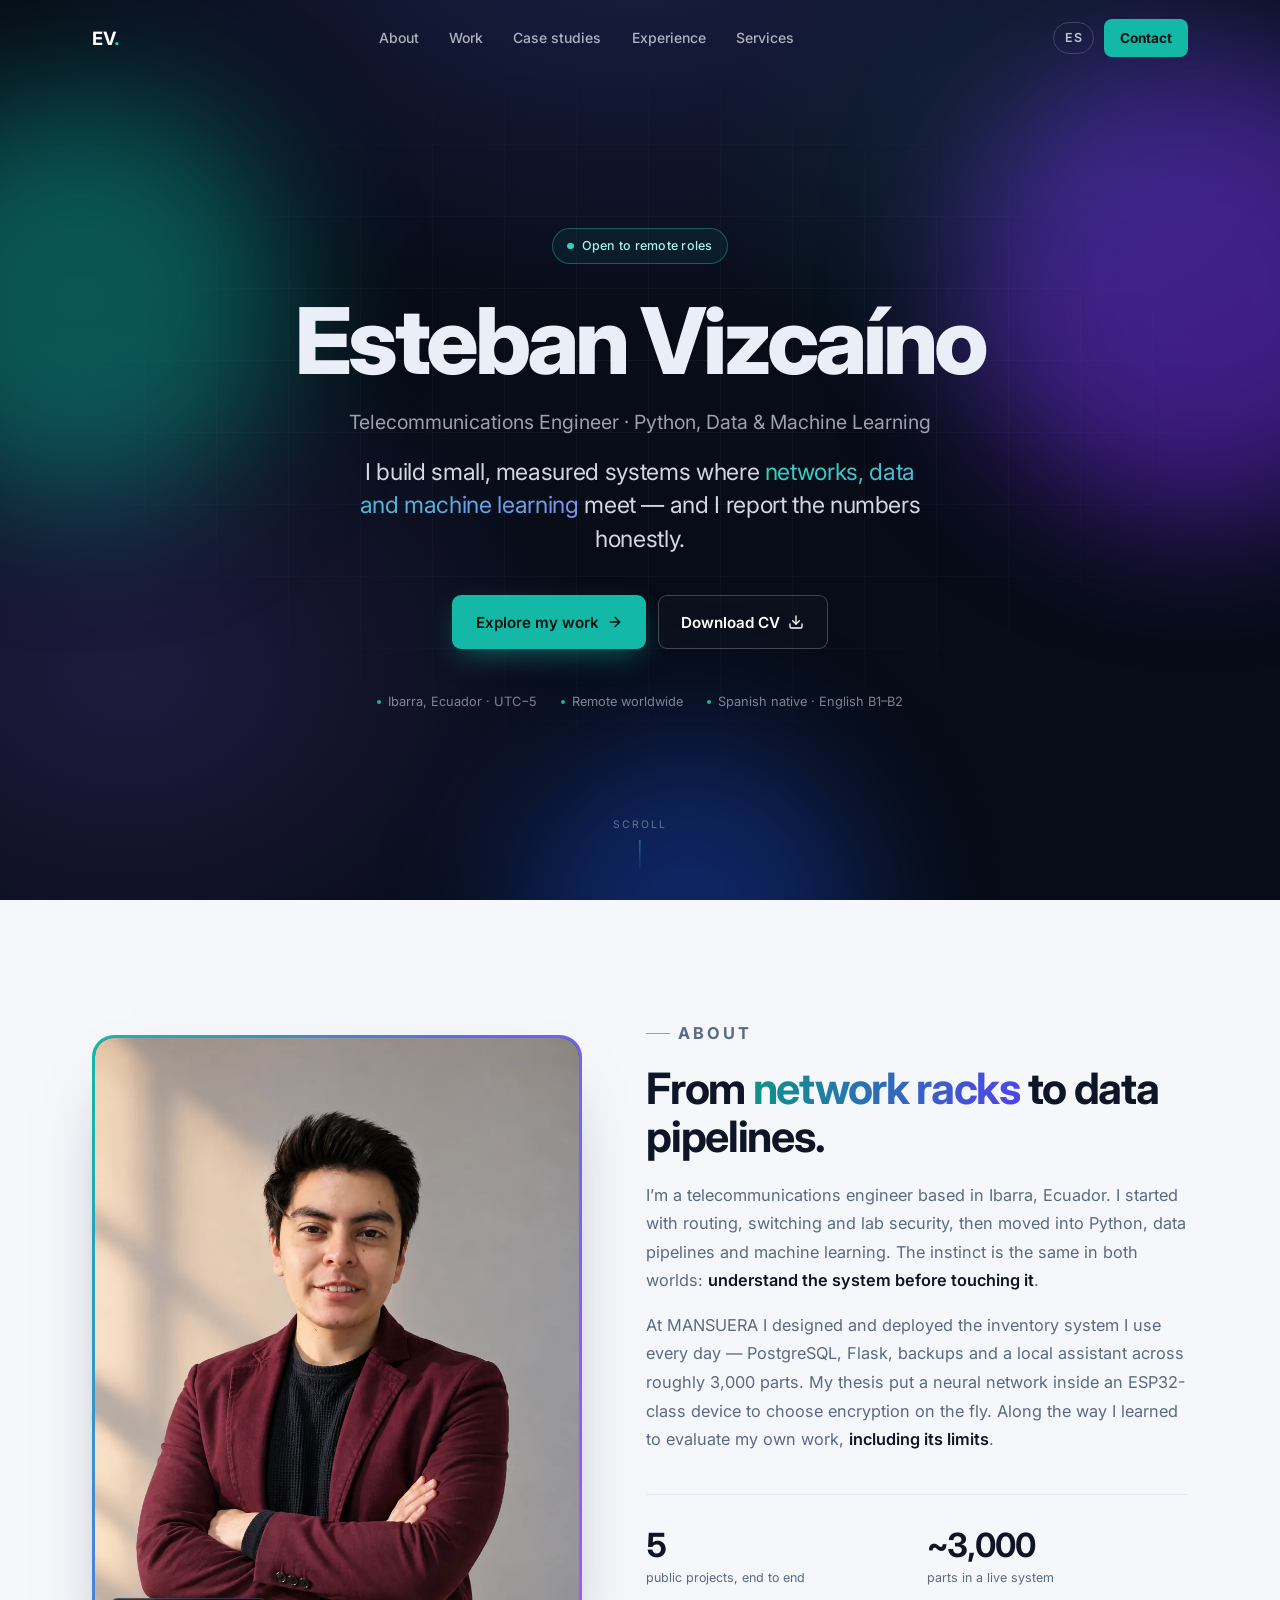
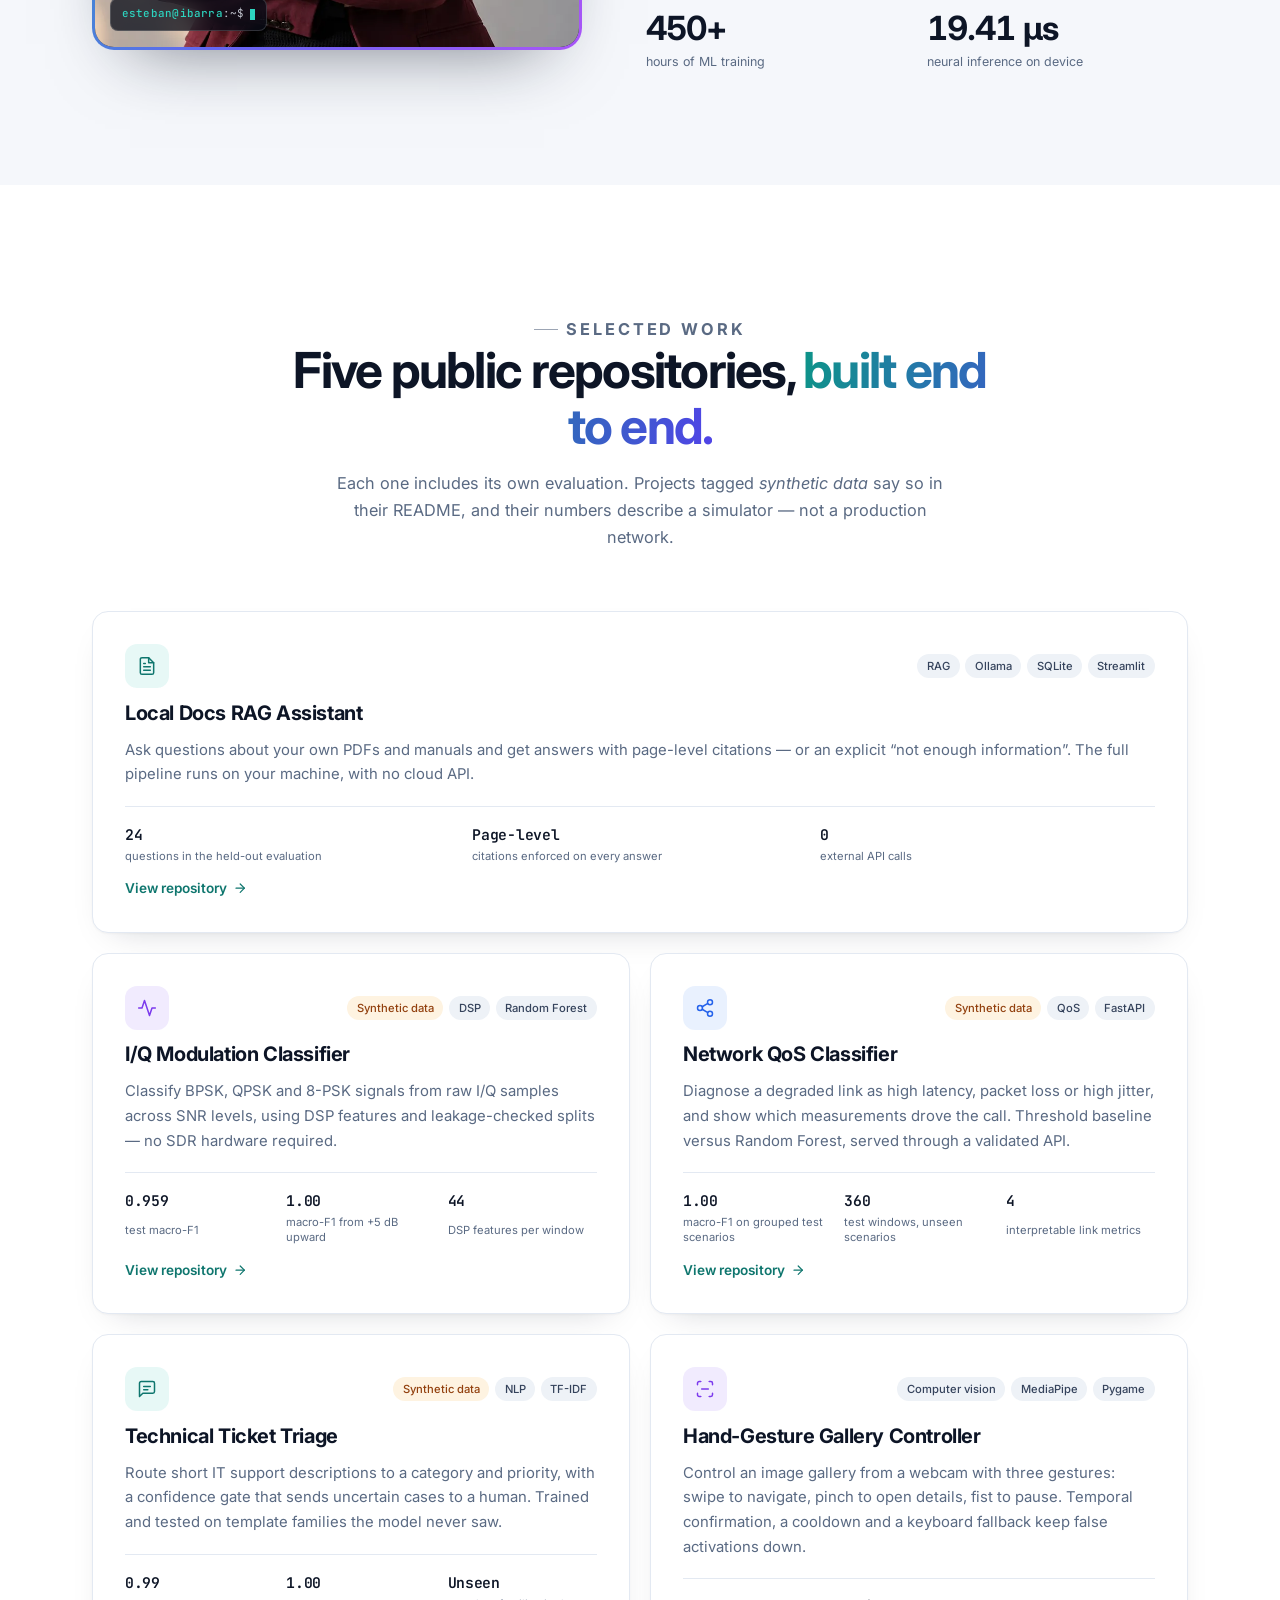
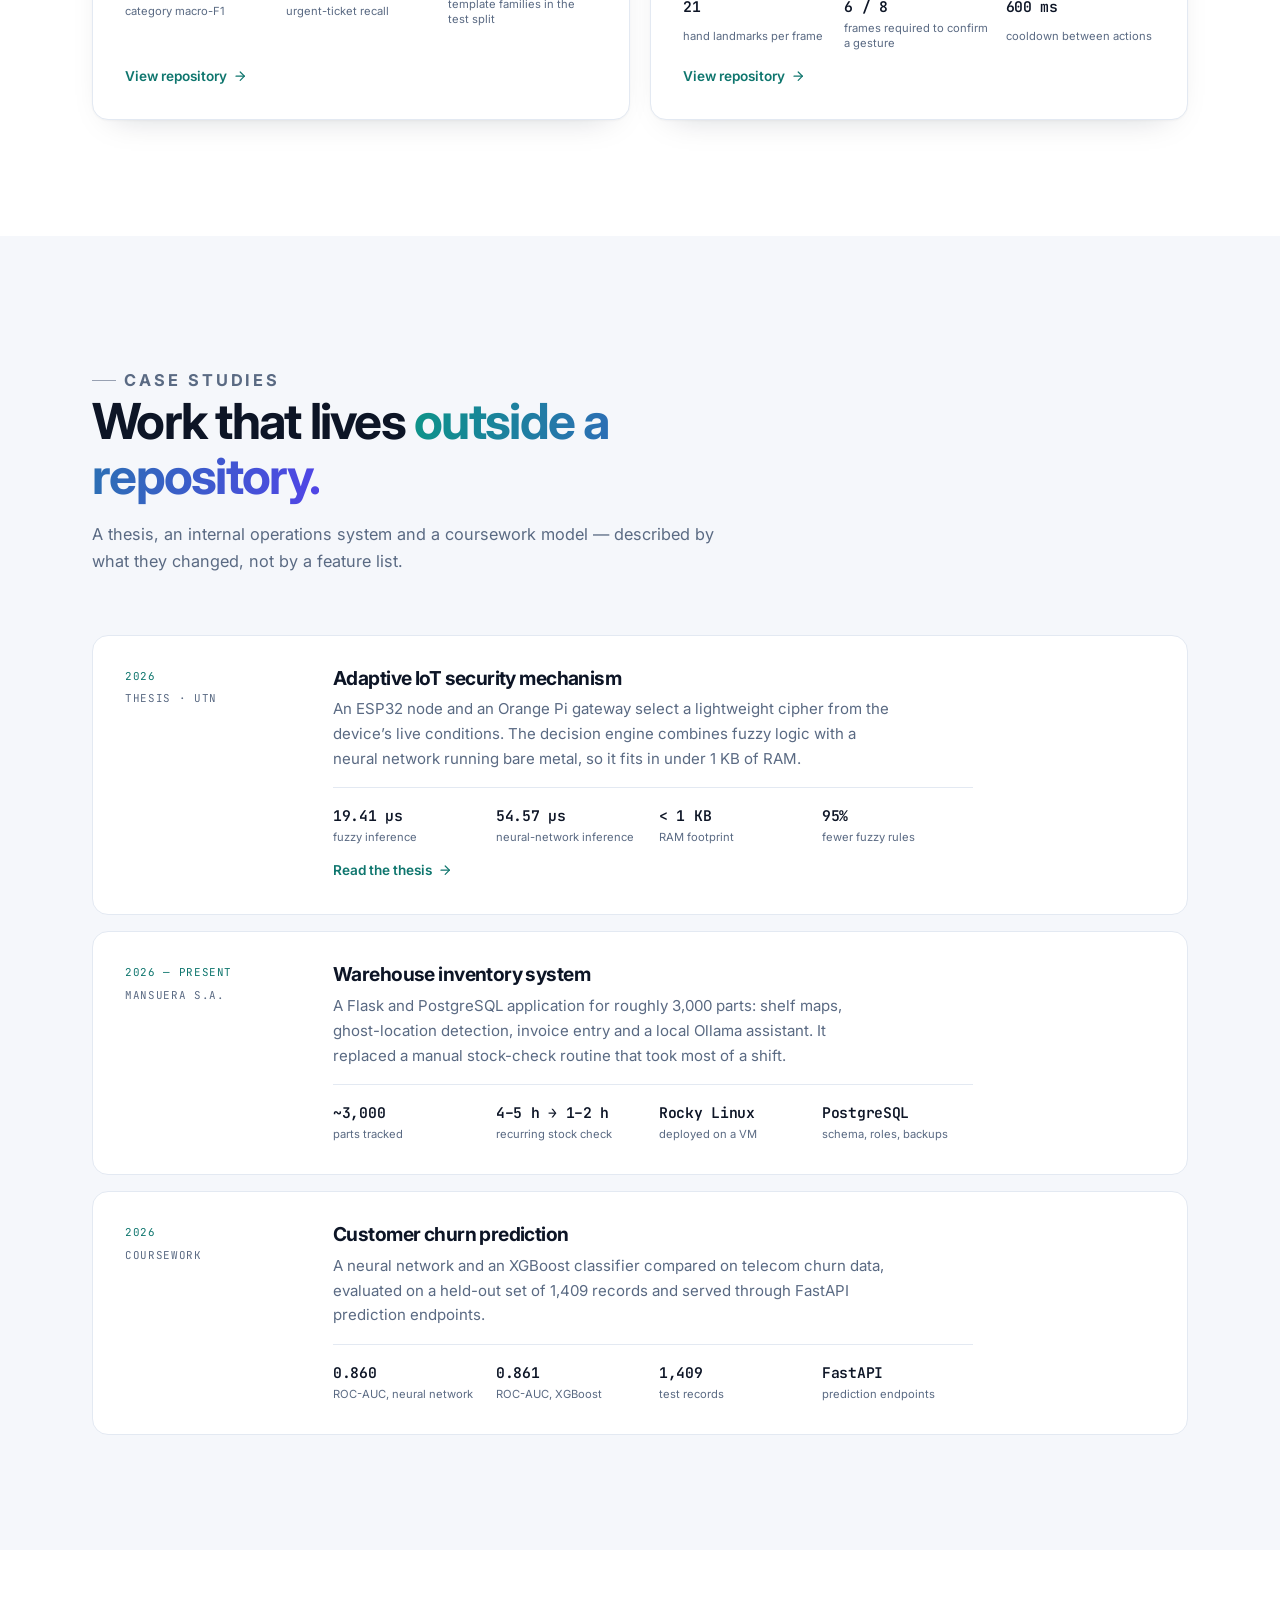
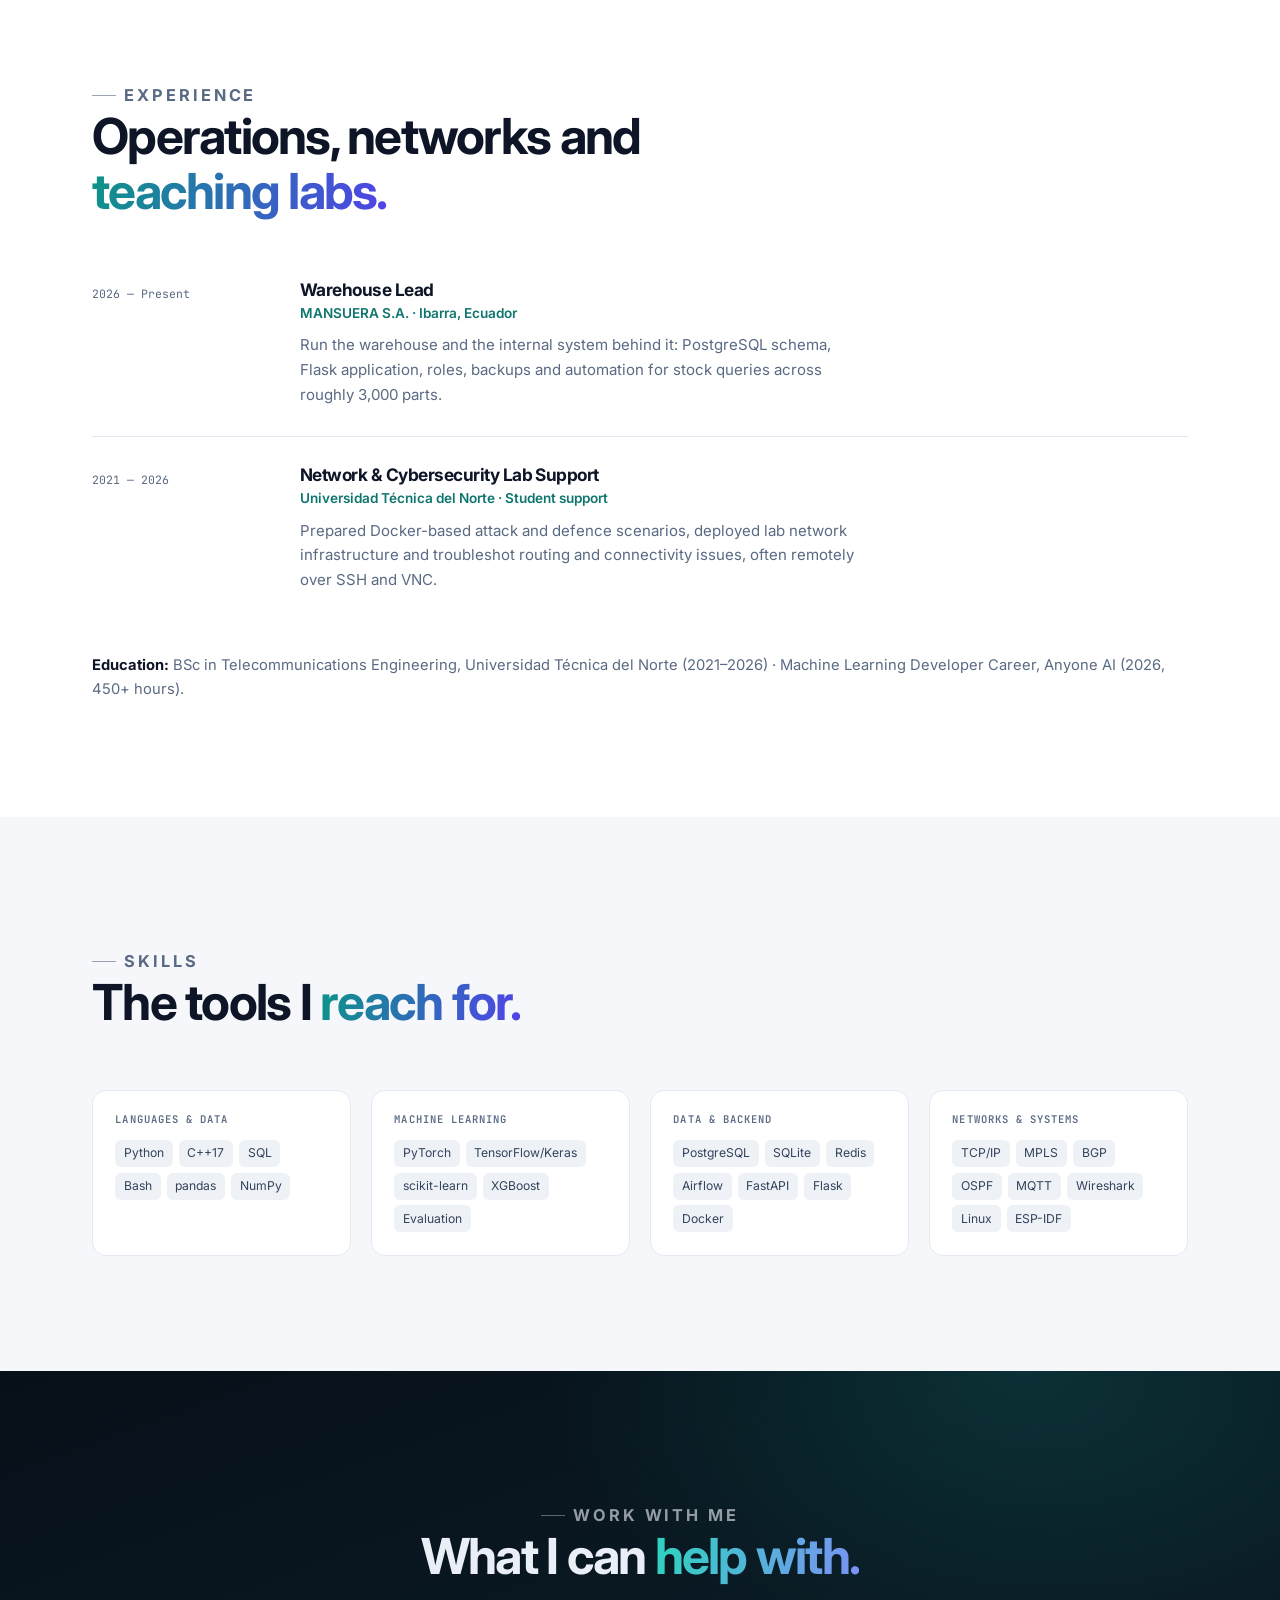
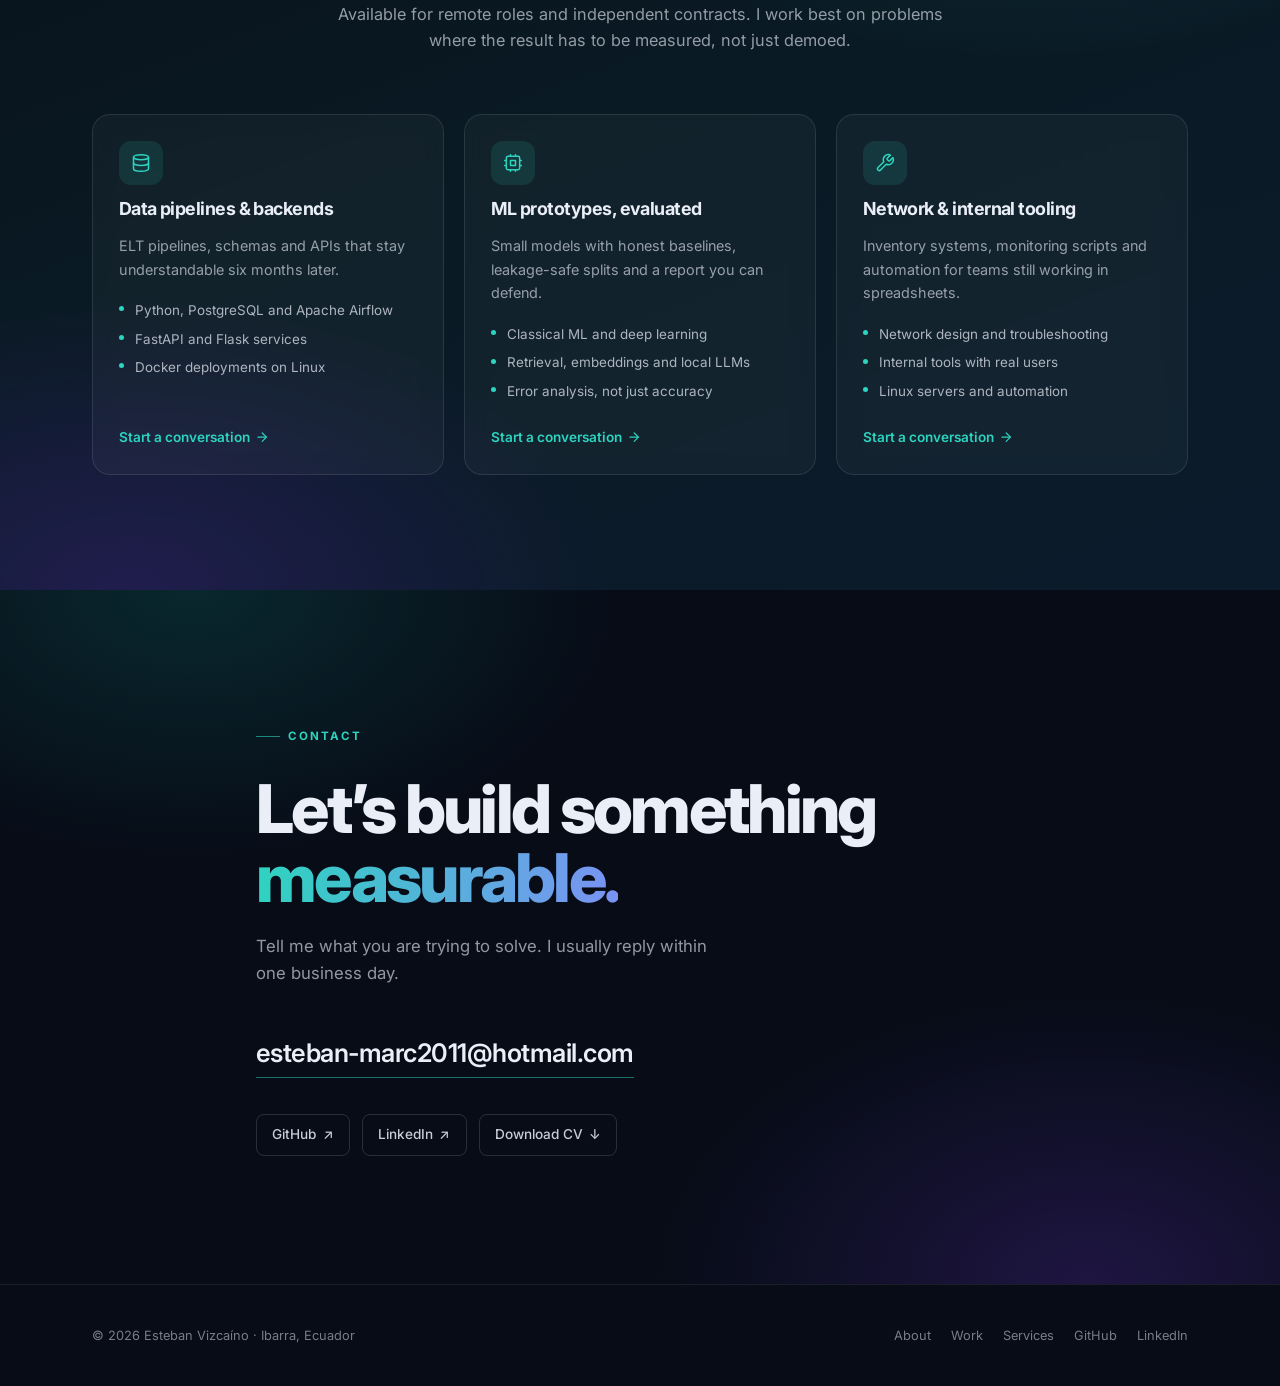
==== commit 57fbd3e1: "Añadir retrato profesional en la sección Sobre mí" ====
--- a/index.html
+++ b/index.html
@@ -26,6 +26,7 @@
   <link rel="preconnect" href="https://fonts.gstatic.com" crossorigin>
   <link href="https://fonts.googleapis.com/css2?family=Inter:wght@400;500;600;700;800&family=JetBrains+Mono:wght@400;500&display=swap" rel="stylesheet">
   <link rel="stylesheet" href="./assets/styles.css">
+  <noscript><style>.reveal{opacity:1;transform:none}.site-header{background:rgba(7,12,23,.92)}</style></noscript>
 
   <script type="application/ld+json">
   {
@@ -99,25 +100,15 @@
 
     <section class="section section--paper" id="about">
       <div class="wrap about-grid">
-        <div class="terminal reveal" aria-hidden="true">
-          <div class="terminal-bar"><i></i><i></i><i></i><span>esteban@ibarra:~</span></div>
-          <pre class="terminal-body"><span class="c">$</span> whoami
-esteban — telecommunications engineer
-
-<span class="c">$</span> cat focus.txt
-<span class="k">networks</span> · <span class="k">data</span> · <span class="k">machine learning</span>
-
-<span class="c">$</span> ls projects/
-local-docs-rag-assistant      synthetic-iq-classifier
-network-qos-classifier        technical-ticket-triage
-hand-gesture-gallery
-
-<span class="c">$</span> ./status --remote
-<span class="ok">✓ open to ML, data and Python roles</span>
-<span class="m">✓ available as an independent contractor</span>
-
-<span class="c">$</span> <span class="m">_</span></pre>
-        </div>
+        <figure class="portrait reveal">
+          <div class="portrait-frame">
+            <picture>
+              <source srcset="./assets/esteban.webp" type="image/webp">
+              <img src="./assets/esteban.jpg" alt="Esteban Vizcaíno, telecommunications engineer, seated with his arms crossed" width="941" height="1183" loading="lazy" decoding="async">
+            </picture>
+          </div>
+          <span class="prompt" aria-hidden="true"><b>esteban@ibarra</b>:~$</span>
+        </figure>
 
         <div class="about-copy reveal" style="--delay: 120ms">
           <p class="eyebrow">About</p>
--- a/assets/styles.css
+++ b/assets/styles.css
@@ -674,91 +674,73 @@
   align-items: center;
 }
 
-.terminal {
+.portrait {
   position: relative;
-  border-radius: 16px;
-  background: linear-gradient(180deg, #0c1526, #0a1220);
-  border: 1px solid rgba(255, 255, 255, 0.09);
-  box-shadow: 0 30px 60px -25px rgba(13, 21, 38, 0.55);
+  margin: 0;
+  padding: 3px;
+  border-radius: 22px;
+  background: var(--grad);
+  box-shadow: 0 32px 70px -38px rgba(13, 21, 38, 0.6);
+  transition: box-shadow 400ms ease;
+}
+
+.portrait:hover {
+  box-shadow: 0 40px 80px -38px rgba(13, 21, 38, 0.7);
+}
+
+.portrait-frame {
+  display: block;
   overflow: hidden;
-  transform: perspective(1200px) rotateY(2deg) rotateX(1deg);
-  transition: transform 500ms var(--ease);
-}
-
-.terminal:hover {
-  transform: perspective(1200px) rotateY(0) rotateX(0);
-}
-
-.terminal::after {
-  content: "";
+  border-radius: 19px;
+  background: var(--dark-2);
+}
+
+.portrait img {
+  display: block;
+  width: 100%;
+  height: auto;
+  transition: transform 700ms var(--ease);
+}
+
+.portrait:hover img {
+  transform: scale(1.025);
+}
+
+.prompt {
   position: absolute;
-  inset: -40% -10% auto auto;
-  width: 20rem;
-  height: 20rem;
-  background: radial-gradient(circle, rgba(20, 184, 166, 0.25), transparent 65%);
-  pointer-events: none;
-}
-
-.terminal-bar {
-  display: flex;
+  left: 1.15rem;
+  bottom: 1.15rem;
+  display: inline-flex;
   align-items: center;
-  gap: 0.4rem;
-  padding: 0.85rem 1rem;
-  border-bottom: 1px solid rgba(255, 255, 255, 0.07);
-  background: rgba(255, 255, 255, 0.02);
-}
-
-.terminal-bar i {
-  width: 0.65rem;
-  height: 0.65rem;
-  border-radius: 50%;
-  background: #334155;
-}
-
-.terminal-bar i:nth-child(1) {
-  background: #f87171;
-}
-.terminal-bar i:nth-child(2) {
-  background: #fbbf24;
-}
-.terminal-bar i:nth-child(3) {
-  background: #34d399;
-}
-
-.terminal-bar span {
-  margin-left: 0.6rem;
+  padding: 0.42rem 0.65rem;
+  border-radius: 8px;
+  border: 1px solid rgba(255, 255, 255, 0.16);
+  background: rgba(7, 12, 23, 0.74);
+  backdrop-filter: blur(10px);
   font-family: var(--font-mono);
   font-size: 0.68rem;
-  color: rgba(233, 238, 247, 0.4);
-}
-
-.terminal-body {
-  position: relative;
-  z-index: 1;
-  margin: 0;
-  padding: 1.35rem 1.35rem 1.6rem;
-  font-family: var(--font-mono);
-  font-size: 0.8rem;
-  line-height: 1.9;
-  color: #cbd5e1;
-  white-space: pre-wrap;
-  overflow-x: auto;
-}
-
-.terminal-body .c {
-  color: #2dd4bf;
-}
-.terminal-body .k {
-  color: #c084fc;
-}
-.terminal-body .s {
-  color: #fbbf24;
-}
-.terminal-body .m {
-  color: #64748b;
-}
-.terminal-body .ok {
-  color: #4ade80;
+  letter-spacing: 0.02em;
+  color: rgba(233, 238, 247, 0.8);
+}
+
+.prompt b {
+  font-weight: 500;
+  color: var(--teal-bright);
+}
+
+.prompt::after {
+  content: "";
+  width: 5px;
+  height: 11px;
+  margin-left: 6px;
+  background: var(--teal-bright);
+  animation: caret 1.1s steps(2, start) infinite;
+}
+
+@keyframes caret {
+  50% {
+    opacity: 0;
+  }
 }
 
 .about-copy h2 {
@@ -1363,9 +1345,9 @@
     grid-template-columns: 1fr;
   }
 
-  .terminal {
-    max-width: 34rem;
-    transform: none;
+  .portrait {
+    max-width: 32rem;
+    margin-inline: auto;
   }
 
   .skills {
